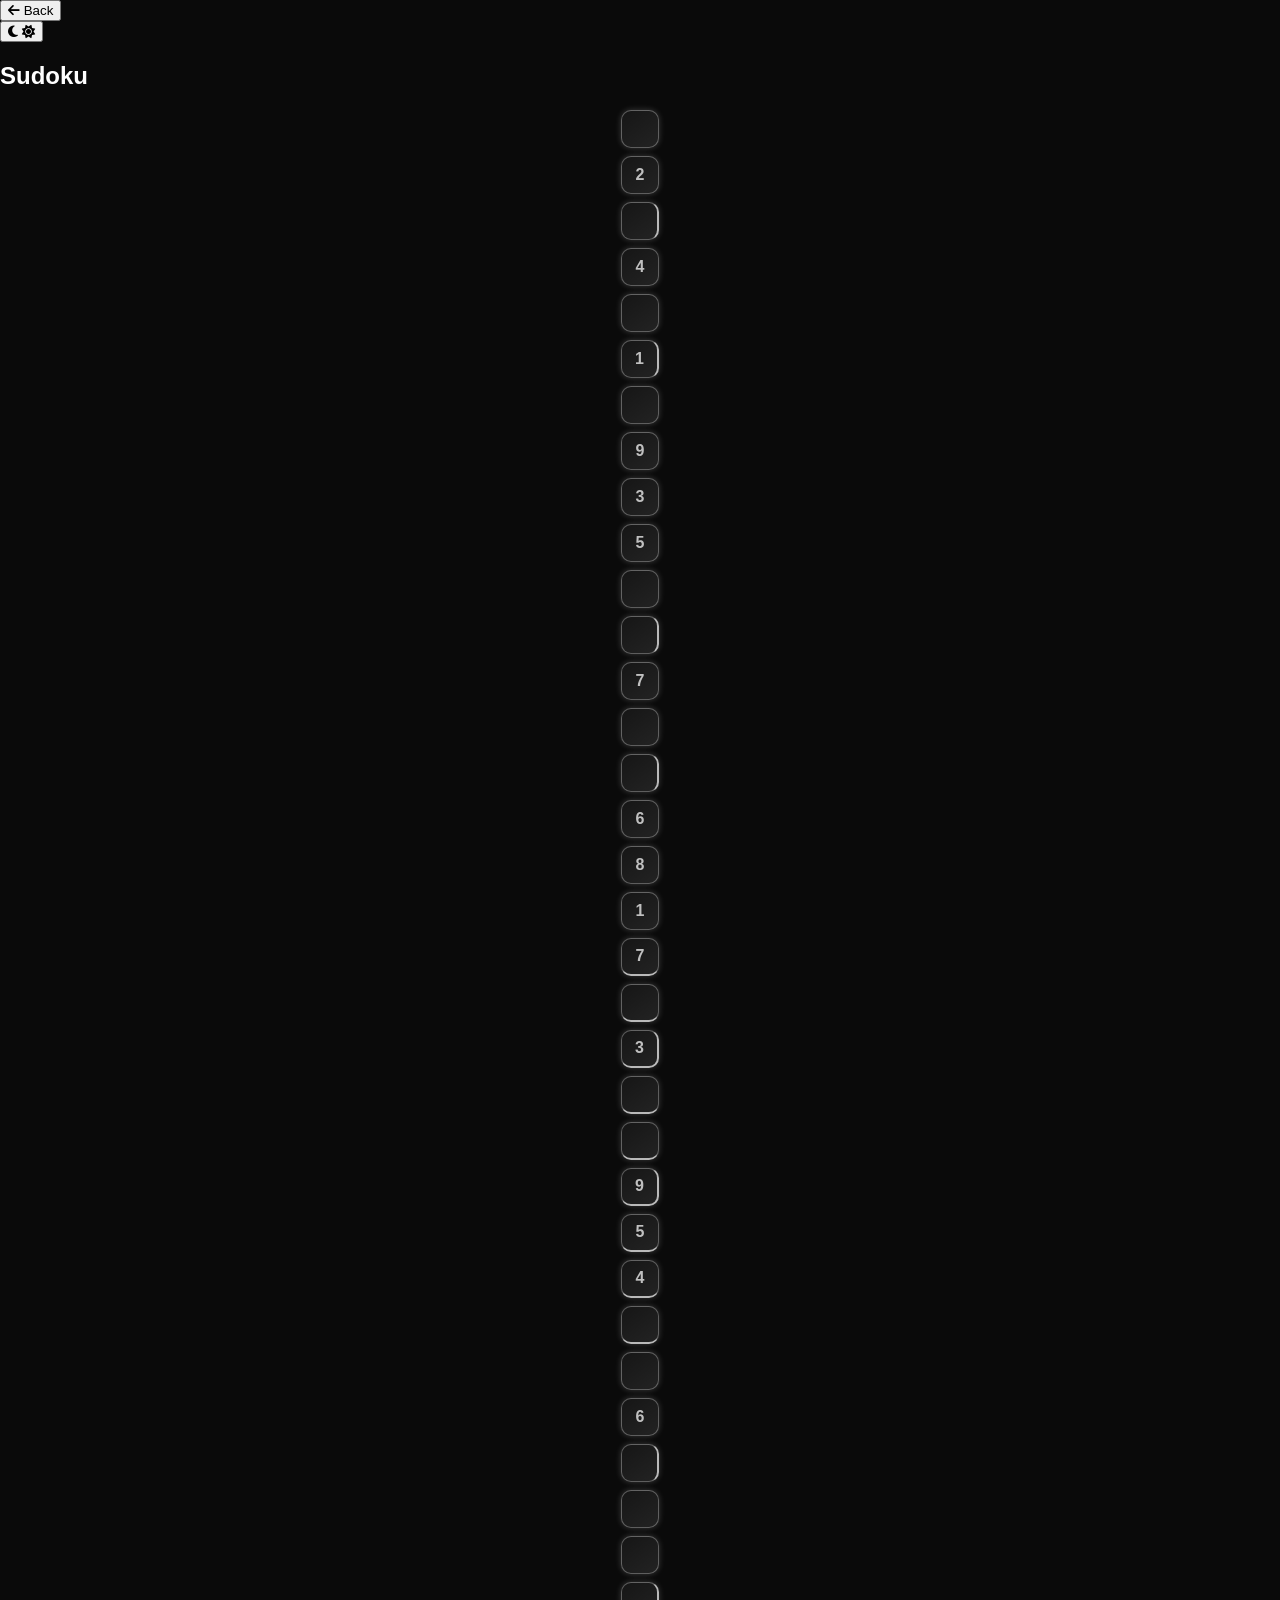
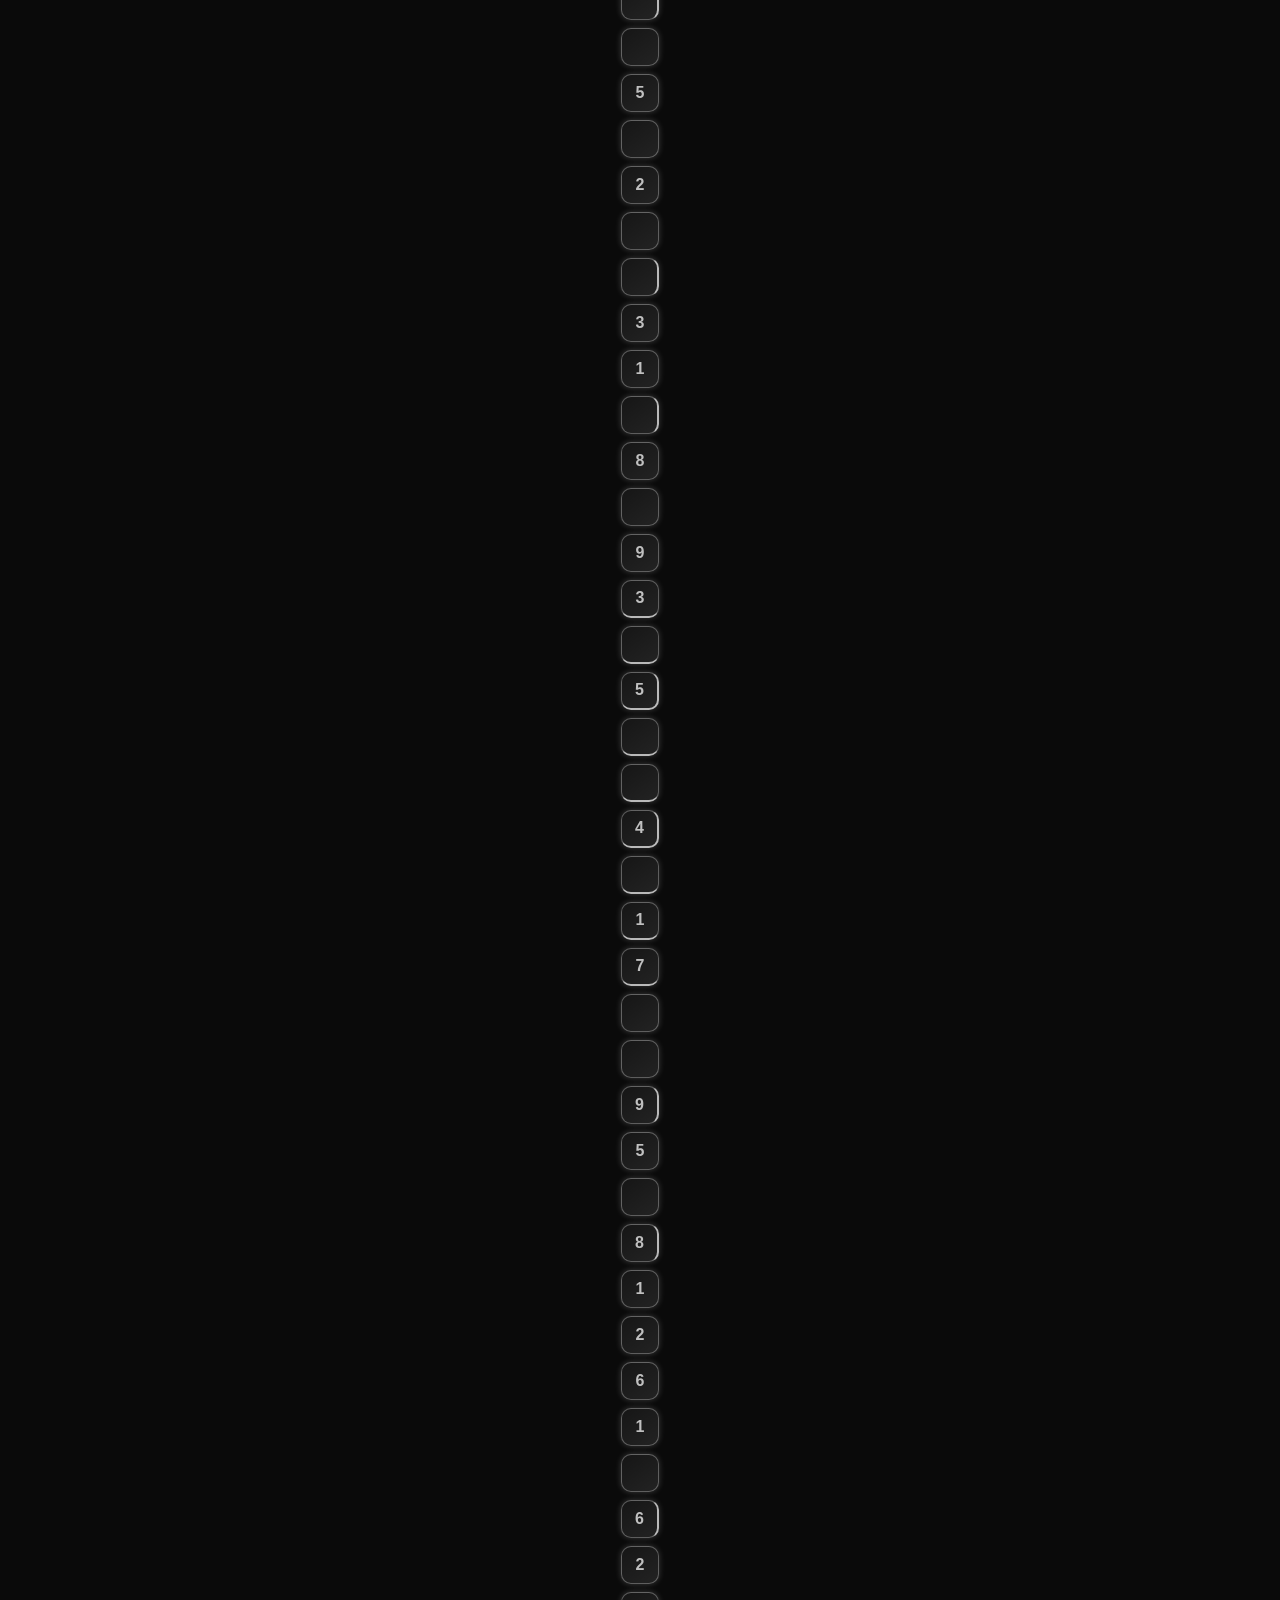
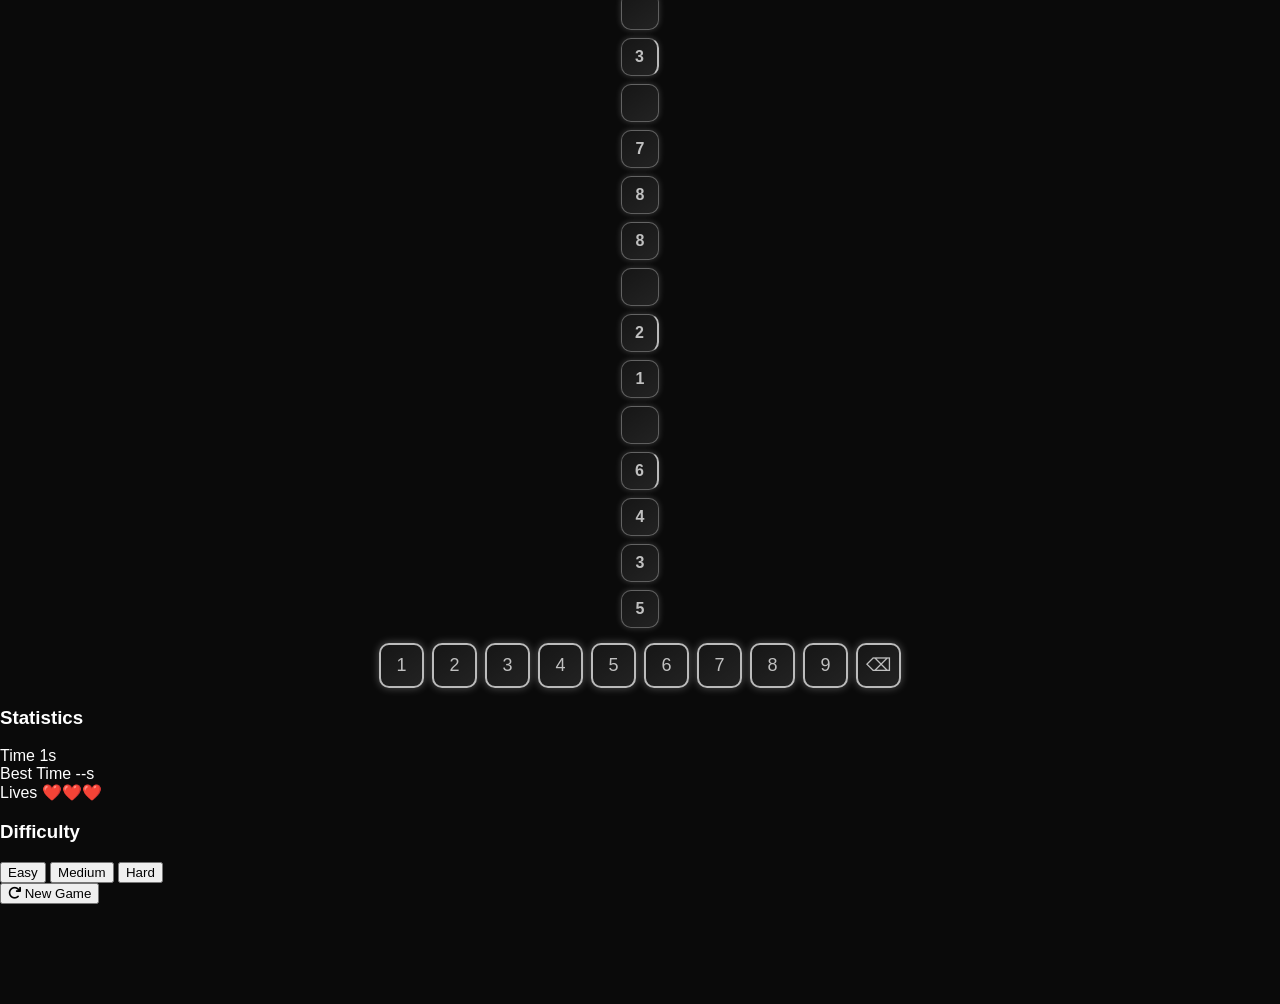
==== sudoku.html @ a1a37794 "Add files via upload" ====
<!DOCTYPE html>
<html lang="en">
<head>
  <meta charset="UTF-8">
  <meta name="viewport" content="width=device-width, initial-scale=1.0">
  <title>Sudoku</title>
  <link rel="stylesheet" href="style.css">
  <link rel="stylesheet" href="https://cdnjs.cloudflare.com/ajax/libs/font-awesome/6.5.1/css/all.min.css"
    integrity="sha512-DTOQO9RWCH3ppGqcWaEA1BIZOC6xxalwEsw9c2QQeAIftl+Vegovlnee1c9QX4TctnWMn13TZye+giMm8e2LwA=="
    crossorigin="anonymous" referrerpolicy="no-referrer" />
  <script>
    // Load saved theme early to avoid a flash of wrong colors
    (function() {
      const t = localStorage.getItem('theme') || 'light';
      document.documentElement.setAttribute('data-theme', t);
    })();
  </script>
</head>
<body class="game-page">

<div class="back-button">
  <button onclick="window.location.href='index.html'">
    <i class="fas fa-arrow-left"></i> Back
  </button>
</div>

<button class="theme-toggle" id="themeToggle" aria-label="Toggle dark mode">
  <i class="fas fa-moon moon-icon"></i>
  <i class="fas fa-sun sun-icon"></i>
</button>

<div class="sudoku-container">

    <div class="sudoku-left">
    <h2>Sudoku</h2>
    <div id="gameArea" class="sudoku-grid-area"></div>
    <div id="sudokuNumbers" class="sudoku-numbers"></div>
  </div>

    <div class="sudoku-right">
    <div class="stats-card">
      <h3>Statistics</h3>

      <div class="stat-item">
        <span class="stat-label">Time</span>
        <span class="stat-value"><span id="sudokuCurrentTime">0</span>s</span>
      </div>

      <div class="stat-item">
        <span class="stat-label">Best Time</span>
        <span class="stat-value"><span id="bestTime">--</span>s</span>
      </div>

      <div class="stat-item">
        <span class="stat-label">Lives</span>
        <span class="stat-value" id="livesDisplay">❤️❤️❤️</span>
      </div>
    </div>

    <div class="controls-card">
      <h3>Difficulty</h3>
      <div class="difficulty-buttons">
        <button class="difficulty-btn active" data-difficulty="easy">Easy</button>
        <button class="difficulty-btn" data-difficulty="medium">Medium</button>
        <button class="difficulty-btn" data-difficulty="hard">Hard</button>
      </div>

      <button class="new-game-btn" onclick="startSudoku()">
        <i class="fas fa-redo"></i> New Game
      </button>
    </div>
  </div>

</div>

<script>
  document.getElementById('themeToggle').addEventListener('click', function() {
    const current = document.documentElement.getAttribute('data-theme');
    const next = current === 'light' ? 'dark' : 'light';
    document.documentElement.setAttribute('data-theme', next);
    localStorage.setItem('theme', next);
  });
</script>
<script src="games.js"></script>
</body>
</html>
---- style.css ----
/* font ancient */
@import url('https://fonts.googleapis.com/css2?family=Cinzel:wght@400;700;900&family=IM+Fell+English+SC&family=Sorts+Mill+Goudy:ital@0;1&display=swap');


/* ---- Intro Overlay ---- */

#intro-overlay {
  position: fixed;
  top: 0;
  left: 0;
  width: 100vw;
  height: 100vh;
  background: linear-gradient(135deg, #1a1410 0%, #0d0a08 50%, #1a1410 100%);
  display: flex;
  align-items: center;
  justify-content: center;
  z-index: 99999;
  animation: fadeOut 1.2s ease 5s forwards;
}

.intro-content {
  text-align: center;
  animation: textFadeOut 0.8s ease 4.2s forwards;
}

/* Base style for all three intro lines */
.intro-line {
  margin: 30px 0;
  opacity: 0;
  color: #e8d5b7;
  text-shadow:
    0 1px 0 rgba(0, 0, 0, 0.5),
    0 2px 3px rgba(0, 0, 0, 0.8),
    0 0 15px rgba(232, 213, 183, 0.2);
  filter: contrast(1.15) brightness(0.92);
}

/* "Welcome" — old manuscript font */
.line-1 {
  font-family: 'IM Fell English SC', serif;
  font-size: 85px;
  font-weight: 400;
  letter-spacing: 12px;
  text-transform: uppercase;
  animation: inkWrite 1.5s cubic-bezier(0.4, 0, 0.2, 1) 0.3s forwards;
}

/* "To My" — italic serif */
.line-2 {
  font-family: 'Sorts Mill Goudy', serif;
  font-size: 65px;
  font-weight: 400;
  font-style: italic;
  letter-spacing: 8px;
  text-transform: capitalize;
  animation: inkWrite 1.5s cubic-bezier(0.4, 0, 0.2, 1) 1.5s forwards;
}

/* "Website" — bold Cinzel with a decorative underline */
.line-3 {
  font-family: 'Cinzel', serif;
  font-size: 75px;
  font-weight: 700;
  letter-spacing: 14px;
  text-transform: uppercase;
  animation: inkWrite 1.5s cubic-bezier(0.4, 0, 0.2, 1) 2.7s forwards;
  position: relative;
}

.line-3::after {
  content: '';
  position: absolute;
  bottom: -15px;
  left: 50%;
  transform: translateX(-50%);
  width: 0%;
  height: 2px;
  background: linear-gradient(90deg,
    transparent,
    rgba(232, 213, 183, 0.4),
    rgba(232, 213, 183, 0.8),
    rgba(232, 213, 183, 0.4),
    transparent);
  box-shadow: 0 1px 3px rgba(0, 0, 0, 0.6);
  animation: inkLineWrite 1s ease 3.8s forwards;
}

@keyframes inkWrite {
  0%   { opacity: 0; transform: translateY(20px) scale(0.95); filter: blur(4px) contrast(1.15) brightness(0.92); letter-spacing: 20px; }
  50%  { opacity: 0.7; filter: blur(1px) contrast(1.15) brightness(0.92); }
  100% { opacity: 1; transform: translateY(0) scale(1); filter: blur(0px) contrast(1.15) brightness(0.92); }
}

@keyframes inkLineWrite {
  0%   { width: 0%; opacity: 0; }
  20%  { opacity: 0.6; }
  100% { width: 75%; opacity: 0.8; }
}

@keyframes textFadeOut {
  0%   { opacity: 1; filter: blur(0px); }
  100% { opacity: 0; filter: blur(8px); }
}

@keyframes fadeOut {
  0%   { opacity: 1; }
  100% { opacity: 0; pointer-events: none; }
}

/* Main content starts hidden and blurs in after the intro finishes */
#Bg,
.glass-box,
#navbar,
#emojiContainer {
  opacity: 0;
  filter: blur(10px);
  animation: blurIn 1.5s ease 5s forwards;
}

@keyframes blurIn {
  0%   { opacity: 0; filter: blur(10px); }
  100% { opacity: 1; filter: blur(0px); }
}

@media (max-width: 768px) {
  .line-1 { font-size: 52px; letter-spacing: 8px; }
  .line-2 { font-size: 42px; letter-spacing: 6px; }
  .line-3 { font-size: 48px; letter-spacing: 10px; }
}


/* ---- Reset & Base Styles ---- */

* {
  box-sizing: border-box;
  -webkit-tap-highlight-color: transparent;
  -webkit-touch-callout: none;
  user-select: none;
}

/* Re-enable text selection for readable content */
p, li, h1, h2, h3, h4, h5, h6, span {
  user-select: text;
  -webkit-user-select: text;
}

html {
  overflow-x: hidden;
  width: 100%;
  height: 100%;
}

body {
  margin: 0;
  padding: 0 0 100px 0;
  font-family: Arial, sans-serif;
  color: white;
  background: #0a0a0a;
  scroll-behavior: smooth;
  overflow-x: hidden;
  width: 100%;
  min-height: 100vh;
  position: relative;
}

/* Remove focus outlines and tap highlights for interactive elements */
button:focus, a:focus, input:focus, select:focus { outline: none; }

button, a, img,
.stacked-photo, .social-btn, .game-buttons button,
.ttt-btn, .sudoku-cell, #navbar button {
  -webkit-tap-highlight-color: transparent;
  outline: none;
}

button:active, a:active {
  opacity: 0.7;
  transform: scale(0.98);
}


/* ---- Background Video ---- */

#Bg {
  position: fixed;
  top: 0;
  left: 0;
  width: 100vw;
  height: 100vh;
  object-fit: cover;
  z-index: -2;
}


/* ---- Glass Boxes ---- */

.glass-box {
  background: rgba(255, 255, 255, 0.1);
  border-radius: 20px;
  border: 1px solid rgba(255, 255, 255, 0.3);
  box-shadow: 0 8px 32px rgba(0, 0, 0, 0.2);
  backdrop-filter: blur(10px);
  -webkit-backdrop-filter: blur(10px);
  padding: 20px;
  margin: 25px auto;
  max-width: 800px;
  color: white;
  /* Hidden by default, slides in on scroll */
  opacity: 0;
  transform: translateX(-100px);
  transition: transform 0.8s ease, opacity 0.8s ease;
}

.glass-box.show {
  opacity: 1;
  transform: translateX(0);
}


/* ---- Profile Header ---- */

.profile-header {
  display: flex;
  align-items: center;
  justify-content: space-between;
  gap: 20px;
  flex-wrap: wrap;
  border-radius: 20px;
  padding: 20px;
  max-width: 800px;
  margin: 25px auto;
  background: rgba(255, 255, 255, 0.05);
  position: relative;
}

.profile-container {
  position: relative;
  width: 100px;
  height: 100px;
  display: flex;
  align-items: center;
  justify-content: center;
}

/* Profile picture drops in from the top with a bounce */
.profile-pic {
  width: 100px;
  height: 100px;
  border-radius: 50%;
  object-fit: cover;
  border: 2px solid #fff;
  opacity: 0;
  transform: translateY(-800px) scale(0.8);
  animation: profileDrop 1.4s cubic-bezier(.17, .67, .3, 1.33) forwards;
  position: relative;
  z-index: 2;
}

@keyframes profileDrop {
  0%   { opacity: 0; transform: translateY(-800px) scale(0.8); }
  60%  { opacity: 1; transform: translateY(30px) scale(1.05); }
  75%  { transform: translateY(-15px) scale(0.98); }
  90%  { transform: translateY(8px) scale(1.02); }
  100% { opacity: 1; transform: translateY(0) scale(1); }
}

/* Circular visualizer that wraps around the profile pic */
.audio-visualizer {
  position: absolute;
  top: -29.5%;
  left: -2.66%;
  width: 100px;
  height: 100px;
  opacity: 0;
  animation: none;
  transition: opacity 0.3s ease;
  pointer-events: none;
  z-index: 1;
}

.audio-visualizer.active {
  opacity: 1;
}

/* Each bar sits at the center and rotates outward */
.audio-visualizer .bar {
  position: absolute;
  width: 8px;
  height: 50px;
  background: linear-gradient(180deg, #ffffff 80%, #e0e0e0, #f5f5f5 50%);
  border-radius: 2px;
  bottom: 50%;
  left: 50%;
  margin-left: -1.5px;
  margin-bottom: -30px;
  transform-origin: 50% 100%;
  will-change: transform;
}

/* 32 bars evenly spaced around 360 degrees (360 / 32 = 11.25 degrees each) */
.audio-visualizer .bar:nth-child(1)  { transform: rotate(0deg); }
.audio-visualizer .bar:nth-child(2)  { transform: rotate(11.25deg); }
.audio-visualizer .bar:nth-child(3)  { transform: rotate(22.5deg); }
.audio-visualizer .bar:nth-child(4)  { transform: rotate(33.75deg); }
.audio-visualizer .bar:nth-child(5)  { transform: rotate(45deg); }
.audio-visualizer .bar:nth-child(6)  { transform: rotate(56.25deg); }
.audio-visualizer .bar:nth-child(7)  { transform: rotate(67.5deg); }
.audio-visualizer .bar:nth-child(8)  { transform: rotate(78.75deg); }
.audio-visualizer .bar:nth-child(9)  { transform: rotate(90deg); }
.audio-visualizer .bar:nth-child(10) { transform: rotate(101.25deg); }
.audio-visualizer .bar:nth-child(11) { transform: rotate(112.5deg); }
.audio-visualizer .bar:nth-child(12) { transform: rotate(123.75deg); }
.audio-visualizer .bar:nth-child(13) { transform: rotate(135deg); }
.audio-visualizer .bar:nth-child(14) { transform: rotate(146.25deg); }
.audio-visualizer .bar:nth-child(15) { transform: rotate(157.5deg); }
.audio-visualizer .bar:nth-child(16) { transform: rotate(168.75deg); }
.audio-visualizer .bar:nth-child(17) { transform: rotate(180deg); }
.audio-visualizer .bar:nth-child(18) { transform: rotate(191.25deg); }
.audio-visualizer .bar:nth-child(19) { transform: rotate(202.5deg); }
.audio-visualizer .bar:nth-child(20) { transform: rotate(213.75deg); }
.audio-visualizer .bar:nth-child(21) { transform: rotate(225deg); }
.audio-visualizer .bar:nth-child(22) { transform: rotate(236.25deg); }
.audio-visualizer .bar:nth-child(23) { transform: rotate(247.5deg); }
.audio-visualizer .bar:nth-child(24) { transform: rotate(258.75deg); }
.audio-visualizer .bar:nth-child(25) { transform: rotate(270deg); }
.audio-visualizer .bar:nth-child(26) { transform: rotate(281.25deg); }
.audio-visualizer .bar:nth-child(27) { transform: rotate(292.5deg); }
.audio-visualizer .bar:nth-child(28) { transform: rotate(303.75deg); }
.audio-visualizer .bar:nth-child(29) { transform: rotate(315deg); }
.audio-visualizer .bar:nth-child(30) { transform: rotate(326.25deg); }
.audio-visualizer .bar:nth-child(31) { transform: rotate(337.5deg); }
.audio-visualizer .bar:nth-child(32) { transform: rotate(348.75deg); }

/* Each bar pulses at a slightly different speed for a realistic look */
.audio-visualizer.active .bar:nth-child(1)  { animation: pulse1 0.80s ease-in-out infinite; }
.audio-visualizer.active .bar:nth-child(2)  { animation: pulse2 0.90s ease-in-out infinite; }
.audio-visualizer.active .bar:nth-child(3)  { animation: pulse3 0.70s ease-in-out infinite; }
.audio-visualizer.active .bar:nth-child(4)  { animation: pulse4 1.00s ease-in-out infinite; }
.audio-visualizer.active .bar:nth-child(5)  { animation: pulse1 0.85s ease-in-out infinite; }
.audio-visualizer.active .bar:nth-child(6)  { animation: pulse2 0.75s ease-in-out infinite; }
.audio-visualizer.active .bar:nth-child(7)  { animation: pulse3 0.95s ease-in-out infinite; }
.audio-visualizer.active .bar:nth-child(8)  { animation: pulse4 0.80s ease-in-out infinite; }
.audio-visualizer.active .bar:nth-child(9)  { animation: pulse1 0.90s ease-in-out infinite; }
.audio-visualizer.active .bar:nth-child(10) { animation: pulse2 0.85s ease-in-out infinite; }
.audio-visualizer.active .bar:nth-child(11) { animation: pulse3 0.80s ease-in-out infinite; }
.audio-visualizer.active .bar:nth-child(12) { animation: pulse4 0.95s ease-in-out infinite; }
.audio-visualizer.active .bar:nth-child(13) { animation: pulse1 0.70s ease-in-out infinite; }
.audio-visualizer.active .bar:nth-child(14) { animation: pulse2 1.00s ease-in-out infinite; }
.audio-visualizer.active .bar:nth-child(15) { animation: pulse3 0.85s ease-in-out infinite; }
.audio-visualizer.active .bar:nth-child(16) { animation: pulse4 0.90s ease-in-out infinite; }
.audio-visualizer.active .bar:nth-child(17) { animation: pulse1 0.95s ease-in-out infinite; }
.audio-visualizer.active .bar:nth-child(18) { animation: pulse2 0.80s ease-in-out infinite; }
.audio-visualizer.active .bar:nth-child(19) { animation: pulse3 0.90s ease-in-out infinite; }
.audio-visualizer.active .bar:nth-child(20) { animation: pulse4 0.75s ease-in-out infinite; }
.audio-visualizer.active .bar:nth-child(21) { animation: pulse1 0.85s ease-in-out infinite; }
.audio-visualizer.active .bar:nth-child(22) { animation: pulse2 0.95s ease-in-out infinite; }
.audio-visualizer.active .bar:nth-child(23) { animation: pulse3 1.00s ease-in-out infinite; }
.audio-visualizer.active .bar:nth-child(24) { animation: pulse4 0.85s ease-in-out infinite; }
.audio-visualizer.active .bar:nth-child(25) { animation: pulse1 0.90s ease-in-out infinite; }
.audio-visualizer.active .bar:nth-child(26) { animation: pulse2 0.80s ease-in-out infinite; }
.audio-visualizer.active .bar:nth-child(27) { animation: pulse3 0.85s ease-in-out infinite; }
.audio-visualizer.active .bar:nth-child(28) { animation: pulse4 0.90s ease-in-out infinite; }
.audio-visualizer.active .bar:nth-child(29) { animation: pulse1 0.75s ease-in-out infinite; }
.audio-visualizer.active .bar:nth-child(30) { animation: pulse2 0.95s ease-in-out infinite; }
.audio-visualizer.active .bar:nth-child(31) { animation: pulse3 0.80s ease-in-out infinite; }
.audio-visualizer.active .bar:nth-child(32) { animation: pulse4 0.85s ease-in-out infinite; }

/* Four pulse heights so bars don't all move the same way */
@keyframes pulse1 { 0%, 100% { height: 50px; } 50% { height: 80px; } }
@keyframes pulse2 { 0%, 100% { height: 50px; } 50% { height: 75px; } }
@keyframes pulse3 { 0%, 100% { height: 50px; } 50% { height: 68px; } }
@keyframes pulse4 { 0%, 100% { height: 50px; } 50% { height: 60px; } }


/* ---- Typing Animation ---- */

.typing-text {
  display: inline-block;
  min-width: 10px;
  color: white;
}

/* Blinking cursor */
.typing-cursor {
  display: inline-block;
  color: rgba(255, 255, 255, 0.9);
  animation: blink 0.7s infinite;
  font-weight: 300;
  margin-left: 2px;
}

@keyframes blink {
  0%, 50% { opacity: 1; }
  51%, 100% { opacity: 0; }
}

.intro-text h1 {
  font-size: 32px;
  margin: 10px 0;
  line-height: 1.4;
}


/* ---- Music Player ---- */

.music-player {
  display: flex;
  flex-direction: column;
  gap: 8px;
  background: rgba(255, 255, 255, 0.08);
  padding: 15px;
  border-radius: 16px;
  border: 1px solid rgba(255, 255, 255, 0.2);
  min-width: 300px;
  max-width: 350px;
  backdrop-filter: blur(10px);
}

.track-info {
  text-align: center;
  margin-bottom: 5px;
}

.track-name {
  font-size: 16px;
  font-weight: 600;
  color: white;
  white-space: nowrap;
  overflow: hidden;
  text-overflow: ellipsis;
}

.track-artist {
  font-size: 12px;
  color: rgba(255, 255, 255, 0.6);
  white-space: nowrap;
  overflow: hidden;
  text-overflow: ellipsis;
}

.player-controls {
  display: flex;
  justify-content: center;
  align-items: center;
  gap: 15px;
}

.control-btn {
  width: 40px;
  height: 40px;
  border-radius: 50%;
  border: 2px solid rgba(255, 255, 255, 0.3);
  background: rgba(255, 255, 255, 0.1);
  color: white;
  display: flex;
  align-items: center;
  justify-content: center;
  cursor: pointer;
  transition: all 0.3s ease;
  font-size: 16px;
}

/* Play button is slightly bigger than the other controls */
.play-btn {
  width: 50px;
  height: 50px;
  font-size: 20px;
  border: 2px solid rgba(255, 255, 255, 0.5);
  background: rgba(255, 255, 255, 0.15);
}

.control-btn:hover {
  background: rgba(255, 255, 255, 0.2);
  border-color: rgba(255, 255, 255, 0.6);
  transform: scale(1.1);
}

.control-btn:active { transform: scale(0.95); }

.volume-control {
  display: flex;
  align-items: center;
  gap: 10px;
  padding: 0 10px;
}

.volume-slider {
  flex: 1;
  height: 4px;
  border-radius: 2px;
  background: rgba(255, 255, 255, 0.2);
  outline: none;
  -webkit-appearance: none;
}

.volume-slider::-webkit-slider-thumb {
  -webkit-appearance: none;
  width: 14px;
  height: 14px;
  border-radius: 50%;
  background: white;
  cursor: pointer;
  box-shadow: 0 0 8px rgba(255, 255, 255, 0.5);
}

.volume-slider::-moz-range-thumb {
  width: 14px;
  height: 14px;
  border-radius: 50%;
  background: white;
  cursor: pointer;
  border: none;
  box-shadow: 0 0 8px rgba(255, 255, 255, 0.5);
}

.progress-bar {
  width: 100%;
  height: 4px;
  background: rgba(255, 255, 255, 0.2);
  border-radius: 2px;
  overflow: hidden;
  cursor: pointer;
  margin: 5px 0;
}

.progress {
  height: 100%;
  background: linear-gradient(90deg, #00f2ea, #1877f2);
  width: 0%;
  transition: width 0.1s linear;
}

.time-display {
  display: flex;
  justify-content: space-between;
  font-size: 11px;
  color: rgba(255, 255, 255, 0.6);
  padding: 0 5px;
}


/* ---- Social Buttons ---- */

.social-icons {
  display: flex;
  gap: 15px;
  align-items: center;
  flex-wrap: wrap;
}

.social-btn {
  position: relative;
  width: 52px;
  height: 52px;
  display: flex;
  align-items: center;
  justify-content: flex-start;
  border-radius: 50%;
  border: none;
  background: rgba(255, 255, 255, 0.1);
  backdrop-filter: blur(10px);
  color: #fff;
  font-size: 22px;
  text-decoration: none;
  overflow: visible;
  box-shadow:
    0 4px 15px rgba(0, 0, 0, 0.2),
    0 1px 3px rgba(0, 0, 0, 0.1),
    inset 0 1px 0 rgba(255, 255, 255, 0.1);
  transition:
    width 0.7s cubic-bezier(0.23, 1, 0.32, 1),
    min-width 0.7s cubic-bezier(0.23, 1, 0.32, 1),
    padding 0.7s cubic-bezier(0.23, 1, 0.32, 1),
    border-radius 0.7s cubic-bezier(0.23, 1, 0.32, 1),
    background 0.4s ease,
    box-shadow 0.4s ease,
    transform 0.4s cubic-bezier(0.23, 1, 0.32, 1);
  padding: 0;
}

.social-btn i {
  min-width: 52px;
  height: 52px;
  display: flex;
  align-items: center;
  justify-content: center;
  transition: all 0.6s cubic-bezier(0.23, 1, 0.32, 1);
  z-index: 2;
}

/* Label slides in when the button expands */
.social-label {
  position: absolute;
  left: 60px;
  white-space: nowrap;
  font-size: 15px;
  font-weight: 600;
  opacity: 0;
  transform: translateX(-15px) scale(0.85);
  transition:
    opacity 0.7s cubic-bezier(0.23, 1, 0.32, 1),
    transform 0.7s cubic-bezier(0.23, 1, 0.32, 1);
  pointer-events: none;
  padding-right: 20px;
  z-index: 1;
  color: white;
  text-shadow: 0 2px 8px rgba(0, 0, 0, 0.3);
}

.social-btn:hover {
  width: auto;
  min-width: 150px;
  padding-right: 20px;
  border-radius: 26px;
  box-shadow:
    0 8px 25px rgba(0, 0, 0, 0.3),
    0 3px 8px rgba(0, 0, 0, 0.2),
    inset 0 1px 0 rgba(255, 255, 255, 0.2);
  transform: translateY(-2px) scale(1);
  z-index: 10;
}

.social-btn:hover .social-label {
  opacity: 1;
  transform: translateX(0) scale(1);
}

.social-btn:hover i { transform: scale(1.08) rotate(3deg); }

/* Shrink siblings slightly when one is hovered — feels more interactive */
.social-icons:has(.social-btn:hover) .social-btn:not(:hover) { transform: scale(0.88); }
.social-icons:has(.social-btn:hover) .social-btn:not(:hover) i { transform: scale(0.95); }

.social-btn:active {
  transform: translateY(0) scale(0.98);
  transition: transform 0.1s ease;
  box-shadow: 0 4px 12px rgba(0, 0, 0, 0.2), 0 1px 3px rgba(0, 0, 0, 0.1);
}

/* Brand colors per platform */
.social-btn[data-label="Facebook"]:hover  { background: linear-gradient(135deg, #1877f2, #0d5dbf); box-shadow: 0 8px 25px rgba(24,119,242,0.4), 0 3px 8px rgba(0,0,0,0.2), inset 0 1px 0 rgba(255,255,255,0.2); }
.social-btn[data-label="Instagram"]:hover { background: linear-gradient(135deg, #e4405f, #833ab4 50%, #5851db); box-shadow: 0 8px 25px rgba(228,64,95,0.4), 0 3px 8px rgba(0,0,0,0.2), inset 0 1px 0 rgba(255,255,255,0.2); }
.social-btn[data-label="TikTok"]:hover    { background: linear-gradient(135deg, #000, #1a1a1a); border: 2px solid #00f2ea; box-shadow: 0 8px 25px rgba(0,242,234,0.3), 0 3px 8px rgba(0,0,0,0.2), inset 0 1px 0 rgba(0,242,234,0.2); }
.social-btn[data-label="Email"]:hover     { background: linear-gradient(135deg, #ea4335, #c5221f); box-shadow: 0 8px 25px rgba(234,67,53,0.4), 0 3px 8px rgba(0,0,0,0.2), inset 0 1px 0 rgba(255,255,255,0.2); }

/* Click ripple effect */
.social-btn::before {
  content: '';
  position: absolute;
  top: 50%; left: 50%;
  width: 0; height: 0;
  border-radius: 50%;
  background: rgba(255, 255, 255, 0.3);
  transform: translate(-50%, -50%);
  transition: width 0.6s ease, height 0.6s ease, opacity 0.6s ease;
  opacity: 0;
}
.social-btn:active::before { width: 100px; height: 100px; opacity: 1; transition: 0s; }

@media (max-width: 768px) {
  .social-btn { width: 48px; height: 48px; }
  .social-btn i { min-width: 48px; height: 48px; font-size: 20px; }
  .social-btn:hover { min-width: 140px; }
}


/* ---- My Story / Document Pages ---- */

#facts { max-width: 700px; }

#facts h2 {
  margin: 0 0 30px 0;
  text-align: center;
  font-size: 32px;
  letter-spacing: 2px;
}

.document-stack {
  position: relative;
  width: 100%;
  max-width: 550px;
  height: 350px;
  margin: 0 auto;
  perspective: 1000px;
}

/* Each page sits absolutely on top of each other */
.document-page {
  position: absolute;
  top: 0;
  left: 50%;
  transform: translateX(-50%);
  width: 90%;
  max-width: 500px;
  background: #fffef9;
  border-radius: 8px;
  min-height: 350px;
  padding: 50px 45px;
  box-shadow: 0 4px 20px rgba(0,0,0,0.15), 0 2px 8px rgba(0,0,0,0.1);
  opacity: 1;
  transition: all 0.6s cubic-bezier(0.34, 1.56, 0.64, 1);
  /* Subtle horizontal lined paper effect */
  background-image: repeating-linear-gradient(
    transparent, transparent 29px,
    rgba(139, 69, 19, 0.05) 29px,
    rgba(139, 69, 19, 0.05) 30px
  );
}

/* Stack offset */
.document-page:nth-child(1) { z-index: 5; transform: translateX(-50%) translateY(0px) rotate(0deg); }
.document-page:nth-child(2) { z-index: 4; transform: translateX(-50%) translateY(8px) rotate(-1deg);   opacity: 0.95; box-shadow: 0 3px 15px rgba(0,0,0,0.12), 0 1px 6px rgba(0,0,0,0.08); }
.document-page:nth-child(3) { z-index: 3; transform: translateX(-50%) translateY(16px) rotate(1.5deg);  opacity: 0.9;  box-shadow: 0 2px 12px rgba(0,0,0,0.1),  0 1px 4px rgba(0,0,0,0.06); }
.document-page:nth-child(4) { z-index: 2; transform: translateX(-50%) translateY(24px) rotate(-0.8deg); opacity: 0.85; box-shadow: 0 1px 10px rgba(0,0,0,0.08), 0 1px 3px rgba(0,0,0,0.04); }
.document-page:nth-child(n+5) { z-index: 1; transform: translateX(-50%) translateY(32px) rotate(0.5deg); opacity: 0.8; box-shadow: 0 1px 8px rgba(0,0,0,0.06), 0 1px 2px rgba(0,0,0,0.03); }

.document-page.read { pointer-events: none; }

/* toss animation */
.document-page.toss-1 { animation: tossTopRight 0.9s cubic-bezier(0.25, 0.46, 0.45, 0.94) forwards; }
.document-page.toss-2 { animation: tossTopLeft  0.9s cubic-bezier(0.25, 0.46, 0.45, 0.94) forwards; }
.document-page.toss-3 { animation: tossRight    0.9s cubic-bezier(0.25, 0.46, 0.45, 0.94) forwards; }
.document-page.toss-4 { animation: tossLeft     0.9s cubic-bezier(0.25, 0.46, 0.45, 0.94) forwards; }

@keyframes tossTopRight {
  0%   { transform: translateX(-50%) translateY(0px) rotate(0deg); opacity: 1; }
  25%  { transform: translateX(-40%) translateY(-100px) rotate(12deg); opacity: 0.9; }
  50%  { transform: translateX(-20%) translateY(-220px) rotate(25deg) scale(0.85); opacity: 0.6; }
  75%  { transform: translateX(10%)  translateY(-350px) rotate(35deg) scale(0.65); opacity: 0.3; }
  100% { transform: translateX(40%)  translateY(-500px) rotate(45deg) scale(0.5);  opacity: 0; }
}

@keyframes tossTopLeft {
  0%   { transform: translateX(-50%)  translateY(0px) rotate(0deg); opacity: 1; }
  25%  { transform: translateX(-60%)  translateY(-100px) rotate(-12deg); opacity: 0.9; }
  50%  { transform: translateX(-80%)  translateY(-220px) rotate(-25deg) scale(0.85); opacity: 0.6; }
  75%  { transform: translateX(-110%) translateY(-350px) rotate(-35deg) scale(0.65); opacity: 0.3; }
  100% { transform: translateX(-140%) translateY(-500px) rotate(-45deg) scale(0.5);  opacity: 0; }
}

@keyframes tossRight {
  0%   { transform: translateX(-50%) translateY(0px) rotate(0deg); opacity: 1; }
  25%  { transform: translateX(-30%) translateY(-80px)  rotate(18deg); opacity: 0.9; }
  50%  { transform: translateX(0%)   translateY(-180px) rotate(35deg) scale(0.85); opacity: 0.6; }
  75%  { transform: translateX(40%)  translateY(-300px) rotate(50deg) scale(0.65); opacity: 0.3; }
  100% { transform: translateX(80%)  translateY(-450px) rotate(65deg) scale(0.5);  opacity: 0; }
}

@keyframes tossLeft {
  0%   { transform: translateX(-50%)  translateY(0px) rotate(0deg); opacity: 1; }
  25%  { transform: translateX(-70%)  translateY(-80px)  rotate(-18deg); opacity: 0.9; }
  50%  { transform: translateX(-100%) translateY(-180px) rotate(-35deg) scale(0.85); opacity: 0.6; }
  75%  { transform: translateX(-140%) translateY(-300px) rotate(-50deg) scale(0.65); opacity: 0.3; }
  100% { transform: translateX(-180%) translateY(-450px) rotate(-65deg) scale(0.5);  opacity: 0; }
}

/* Return animations (reverse toss animation) */
.document-page.return-1 { animation: returnTopRight 0.9s cubic-bezier(0.25, 0.46, 0.45, 0.94) forwards; }
.document-page.return-2 { animation: returnTopLeft  0.9s cubic-bezier(0.25, 0.46, 0.45, 0.94) forwards; }
.document-page.return-3 { animation: returnRight    0.9s cubic-bezier(0.25, 0.46, 0.45, 0.94) forwards; }
.document-page.return-4 { animation: returnLeft     0.9s cubic-bezier(0.25, 0.46, 0.45, 0.94) forwards; }

@keyframes returnTopRight {
  0%   { transform: translateX(40%)  translateY(-500px) rotate(45deg) scale(0.5);  opacity: 0; }
  25%  { transform: translateX(10%)  translateY(-350px) rotate(35deg) scale(0.65); opacity: 0.3; }
  50%  { transform: translateX(-20%) translateY(-220px) rotate(25deg) scale(0.85); opacity: 0.6; }
  75%  { transform: translateX(-40%) translateY(-100px) rotate(12deg); opacity: 0.9; }
  100% { transform: translateX(-50%) translateY(0px) rotate(0deg); opacity: 1; }
}

@keyframes returnTopLeft {
  0%   { transform: translateX(-140%) translateY(-500px) rotate(-45deg) scale(0.5);  opacity: 0; }
  25%  { transform: translateX(-110%) translateY(-350px) rotate(-35deg) scale(0.65); opacity: 0.3; }
  50%  { transform: translateX(-80%)  translateY(-220px) rotate(-25deg) scale(0.85); opacity: 0.6; }
  75%  { transform: translateX(-60%)  translateY(-100px) rotate(-12deg); opacity: 0.9; }
  100% { transform: translateX(-50%)  translateY(0px)    rotate(0deg);   opacity: 1; }
}

@keyframes returnRight {
  0%   { transform: translateX(80%)  translateY(-450px) rotate(65deg) scale(0.5);  opacity: 0; }
  25%  { transform: translateX(40%)  translateY(-300px) rotate(50deg) scale(0.65); opacity: 0.3; }
  50%  { transform: translateX(0%)   translateY(-180px) rotate(35deg) scale(0.85); opacity: 0.6; }
  75%  { transform: translateX(-30%) translateY(-80px)  rotate(18deg); opacity: 0.9; }
  100% { transform: translateX(-50%) translateY(0px)    rotate(0deg);  opacity: 1; }
}

@keyframes returnLeft {
  0%   { transform: translateX(-180%) translateY(-450px) rotate(-65deg) scale(0.5);  opacity: 0; }
  25%  { transform: translateX(-140%) translateY(-300px) rotate(-50deg) scale(0.65); opacity: 0.3; }
  50%  { transform: translateX(-100%) translateY(-180px) rotate(-35deg) scale(0.85); opacity: 0.6; }
  75%  { transform: translateX(-70%)  translateY(-80px)  rotate(-18deg); opacity: 0.9; }
  100% { transform: translateX(-50%)  translateY(0px)    rotate(0deg);   opacity: 1; }
}

.page-number {
  font-size: 13px;
  color: #8b6f47;
  margin-bottom: 20px;
  font-style: italic;
  text-align: center;
  font-family: 'Georgia', serif;
}

.page-content {
  font-family: 'Georgia', serif;
  font-size: 16px;
  line-height: 30px;
  color: #2c1810;
  user-select: text;
  -webkit-user-select: text;
}

.page-content p {
  margin: 0 0 20px 0;
  text-indent: 30px;
}

.page-content p:first-child { margin-top: 10px; }

/* Controls */
.document-controls {
  position: sticky;
  bottom: 20px;
  display: flex;
  justify-content: space-between;
  align-items: center;
  background: rgba(0, 0, 0, 0.3);
  backdrop-filter: blur(10px);
  border-radius: 16px;
  padding: 10px;
  margin-top: 20px;
}

.nav-btn {
  padding: 12px 24px;
  background: rgba(255, 255, 255, 0.1);
  border: 2px solid rgba(255, 255, 255, 0.3);
  border-radius: 12px;
  color: white;
  font-size: 15px;
  font-weight: 600;
  cursor: pointer;
  backdrop-filter: blur(10px);
  transition: all 0.3s ease;
  display: flex;
  align-items: center;
  gap: 8px;
}

.nav-btn:hover:not(:disabled) {
  background: rgba(255, 255, 255, 0.2);
  border-color: rgba(255, 255, 255, 0.5);
  transform: translateY(-2px);
  box-shadow: 0 5px 20px rgba(0, 0, 0, 0.3);
}

.nav-btn:active:not(:disabled) { transform: translateY(0); }
.nav-btn:disabled { opacity: 0.3; cursor: not-allowed; }

.page-indicator {
  color: rgba(255, 255, 255, 0.9);
  font-size: 15px;
  font-weight: 600;
  padding: 10px 20px;
  background: rgba(255, 255, 255, 0.08);
  border-radius: 10px;
  backdrop-filter: blur(5px);
  border: 1px solid rgba(255, 255, 255, 0.2);
}

@media (max-width: 768px) {
  .document-stack { max-width: 100%; height: 400px; }
  .document-page  { padding: 30px 25px; }
  .page-content   { font-size: 14px; line-height: 26px; }
  .nav-btn        { padding: 10px 18px; font-size: 14px; }
}


/* ---- Game Lobby ---- */

#lobby {
  background: #1a1a1a;
  backdrop-filter: none !important;
  -webkit-backdrop-filter: none !important;
  border: 1px solid rgba(255, 255, 255, 0.2);
  box-shadow: 0 8px 25px rgba(0, 0, 0, 0.6);
}

.difficulty-container {
  display: flex;
  flex-direction: column;
  gap: 10px;
  margin-bottom: 15px;
}

.difficulty-option {
  display: flex;
  justify-content: space-between;
  align-items: center;
  padding: 12px 20px;
  background: rgba(255, 255, 255, 0.05);
  border-radius: 12px;
  border: 1px solid rgba(255, 255, 255, 0.15);
  cursor: pointer;
  font-size: 16px;
  color: white;
}

.difficulty-option input[type="radio"] {
  width: 22px;
  height: 22px;
  accent-color: #4CAF50;
  cursor: pointer;
}

.game-buttons {
  display: flex;
  justify-content: center;
  gap: 12px;
  flex-wrap: wrap;
  margin-top: 20px;
  position: relative;
  z-index: 1;
}

.game-buttons button {
  flex: 1 1 140px;
  padding: 12px 0;
  border-radius: 15px;
  font-size: 18px;
  cursor: pointer;
  color: #c0c0c0;
  background: linear-gradient(145deg, rgba(255,255,255,0.05), rgba(255,255,255,0.15));
  border: 2px solid rgba(255, 255, 255, 0.7);
  box-shadow: 0 0 8px rgba(255, 255, 255, 0.3);
  transition: 0.2s;
}

.game-buttons button:hover {
  transform: scale(1.05);
  box-shadow: 0 0 15px rgba(255, 255, 255, 0.6);
  color: #fff;
}


/* ---- Game Area ---- */

#gameArea {
  display: grid;
  justify-content: center;
  grid-gap: 8px;
  margin-top: 15px;
  position: relative;
  z-index: 1;
  transform: translateZ(0); /
}

.ttt-btn, .sudoku-cell {
  cursor: pointer;
  border-radius: 10px;
  background: linear-gradient(145deg, rgba(255,255,255,0.05), rgba(255,255,255,0.1));
  border: 1px solid rgba(255, 255, 255, 0.3);
  box-shadow: 0 0 6px rgba(255, 255, 255, 0.2);
  transition: 0.2s;
  color: #c0c0c0;
  display: flex;
  align-items: center;
  justify-content: center;
  font-weight: bold;
}

.ttt-btn {
  width: 90px;
  height: 90px;
  font-size: 36px;
}

.ttt-btn:hover    { transform: scale(1.05); box-shadow: 0 0 12px rgba(255,255,255,0.4); }

.sudoku-cell {
  width: 38px;
  height: 38px;
  font-size: 16px;
  backface-visibility: hidden;
  -webkit-font-smoothing: antialiased;
}

.sudoku-cell:hover   { transform: scale(1.05); box-shadow: 0 0 12px rgba(255,255,255,0.4); }
.sudoku-cell.selected { border: 2px solid cyan !important; box-shadow: 0 0 10px cyan; background: rgba(0,255,255,0.1); }

/* Thicker border for 3x3 grid */
.row-3 { border-bottom: 2px solid rgba(255, 255, 255, 0.7); }
.col-3 { border-right:  2px solid rgba(255, 255, 255, 0.7); }

.wrong-cell { background-color: rgba(255, 0, 0, 0.4); color: red !important; }

.sudoku-numbers {
  display: flex;
  justify-content: center;
  flex-wrap: wrap;
  gap: 8px;
  margin-top: 15px;
}

.sudoku-numbers button {
  width: 45px;
  height: 45px;
  border-radius: 10px;
  border: 2px solid rgba(255, 255, 255, 0.7);
  background: linear-gradient(145deg, rgba(255,255,255,0.05), rgba(255,255,255,0.1));
  color: #c0c0c0;
  font-size: 18px;
  cursor: pointer;
  box-shadow: 0 0 8px rgba(255, 255, 255, 0.3);
  transition: transform 0.2s, box-shadow 0.2s;
  backface-visibility: hidden;
}

.sudoku-numbers button:hover {
  transform: scale(1.1);
  box-shadow: 0 0 15px rgba(255, 255, 255, 0.6);
}


/* ---- Falling Emojis ---- */

#emojiContainer {
  position: fixed;
  top: 0; left: 0;
  width: 100%; height: 100%;
  overflow: hidden;
  pointer-events: none;
  z-index: 1000;
}

.emoji {
  position: absolute;
  font-size: 20px;
  animation: fall linear infinite;
  opacity: 0.8;
}

@keyframes fall {
  0%   { transform: translateY(-50px); }
  100% { transform: translateY(110vh); }
}


/* ---- Water Ripple Effect ---- */

.water-ripple {
  position: absolute;
  width: 10px;
  height: 10px;
  border-radius: 50%;
  pointer-events: none;
  transform: translate(-50%, -50%);
  z-index: 9998;
  border: 1.5px solid rgba(255, 255, 255, 0.3);
  background: radial-gradient(
    circle,
    rgba(255,255,255,0.15) 0%,
    rgba(255,255,255,0.05) 40%,
    transparent 70%
  );
  animation: waterRippleExpand 1s cubic-bezier(0.25, 0.46, 0.45, 0.94) forwards;
  will-change: transform, opacity;
}

@keyframes waterRippleExpand {
  0%   { width: 10px; height: 10px; opacity: 1; border-width: 2px; }
  50%  { opacity: 0.4; border-width: 1.5px; }
  100% { width: calc(200px * var(--size-multiplier, 1)); height: calc(200px * var(--size-multiplier, 1)); opacity: 0; border-width: 0.5px; }
}

.water-particle {
  position: absolute;
  width: 4px;
  height: 4px;
  border-radius: 50%;
  background: rgba(255, 255, 255, 0.4);
  pointer-events: none;
  transform: translate(-50%, -50%);
  z-index: 9998;
  box-shadow: 0 0 4px rgba(255, 255, 255, 0.3);
  animation: particleSplash 0.7s ease-out forwards;
  will-change: transform, opacity;
}

@keyframes particleSplash {
  0%   { transform: translate(-50%, -50%) scale(1); opacity: 1; }
  50%  { transform: translate(calc(var(--end-x) - 50%), calc(var(--end-y) - 50%)) scale(0.7); opacity: 0.6; }
  100% { transform: translate(calc(var(--end-x) - 50%), calc(var(--end-y) - 50%)) scale(0.2); opacity: 0; }
}


/* ---- Bottom Navigation Bar (Apple liquid glass style) ---- */

#navbar {
  position: fixed !important;
  bottom: 10px;
  left: 50%;
  transform: translateX(-50%) !important;
  width: 90%;
  max-width: 400px;
  display: flex;
  justify-content: space-around;
  align-items: center;
  padding: 8px 12px;
  z-index: 10001;
  background: rgba(255, 255, 255, 0.1);
  background-image: linear-gradient(135deg, rgba(255,255,255,0.15) 0%, rgba(255,255,255,0.05) 100%);
  backdrop-filter: blur(40px) saturate(180%);
  -webkit-backdrop-filter: blur(40px) saturate(180%);
  border-radius: 24px;
  border: 1px solid rgba(255, 255, 255, 0.18);
  box-shadow:
    0 8px 32px rgba(0, 0, 0, 0.3),
    inset 0 1px 0 rgba(255, 255, 255, 0.2),
    0 1px 2px rgba(0, 0, 0, 0.1);
}

#navbar button {
  flex: 1;
  margin: 0 4px;
  height: 52px;
  max-width: 70px;
  border-radius: 16px;
  background: transparent;
  border: none;
  color: rgba(255, 255, 255, 0.85);
  font-size: 24px;
  display: flex;
  align-items: center;
  justify-content: center;
  cursor: pointer;
  position: relative;
  overflow: hidden;
  transition: all 0.3s cubic-bezier(0.4, 0, 0.2, 1);
}

/* Hover background highlight */
#navbar button::before {
  content: '';
  position: absolute;
  inset: 0;
  background: rgba(255, 255, 255, 0.12);
  border-radius: 16px;
  opacity: 0;
  transition: opacity 0.3s ease;
}
#navbar button:hover::before { opacity: 1; }

#navbar button:hover {
  color: white;
  transform: translateY(-2px) scale(1.05);
  box-shadow: 0 4px 12px rgba(255,255,255,0.2), inset 0 1px 0 rgba(255,255,255,0.3);
}

#navbar button:active {
  transform: translateY(0) scale(0.98);
  box-shadow: 0 2px 8px rgba(255,255,255,0.1), inset 0 1px 3px rgba(0,0,0,0.2);
}

/* Click ripple */
#navbar button::after {
  content: '';
  position: absolute;
  top: 50%; left: 50%;
  width: 0; height: 0;
  border-radius: 50%;
  background: rgba(255, 255, 255, 0.3);
  transform: translate(-50%, -50%);
  transition: width 0.4s ease, height 0.4s ease, opacity 0.4s ease;
  opacity: 0;
}
#navbar button:active::after { width: 100px; height: 100px; opacity: 0.3; transition: 0s; }


/* ---- Footer ---- */

footer {
  width: 100%;
  padding: 20px 0;
  text-align: center;
  background: rgba(0, 0, 0, 0.5);
  backdrop-filter: blur(10px);
  -webkit-backdrop-filter: blur(10px);
  border-top: 1px solid rgba(255, 255, 255, 0.1);
  margin-top: 50px;
  position: relative;
  z-index: 1;
}

footer p {
  margin: 0;
  color: rgba(255, 255, 255, 0.7);
  font-size: 14px;
  letter-spacing: 0.5px;
}


/* ---- Mobile Responsive ---- */

@media (max-width: 768px) {
  .intro-text h1 { font-size: 24px; }

  .profile-header {
    flex-direction: column;
    align-items: center;
  }

  .music-player {
    width: 100%;
    max-width: 100%;
    min-width: auto;
  }

  .audio-visualizer {
    width: 100%;
    height: 100%;
  }

  #navbar {
    width: 95%;
    max-width: 380px;
    padding: 6px 8px;
  }

  #navbar button {
    height: 48px;
    max-width: 65px;
    margin: 0 2px;
  }

  footer { padding: 15px 10px; }
  footer p { font-size: 12px; }
}
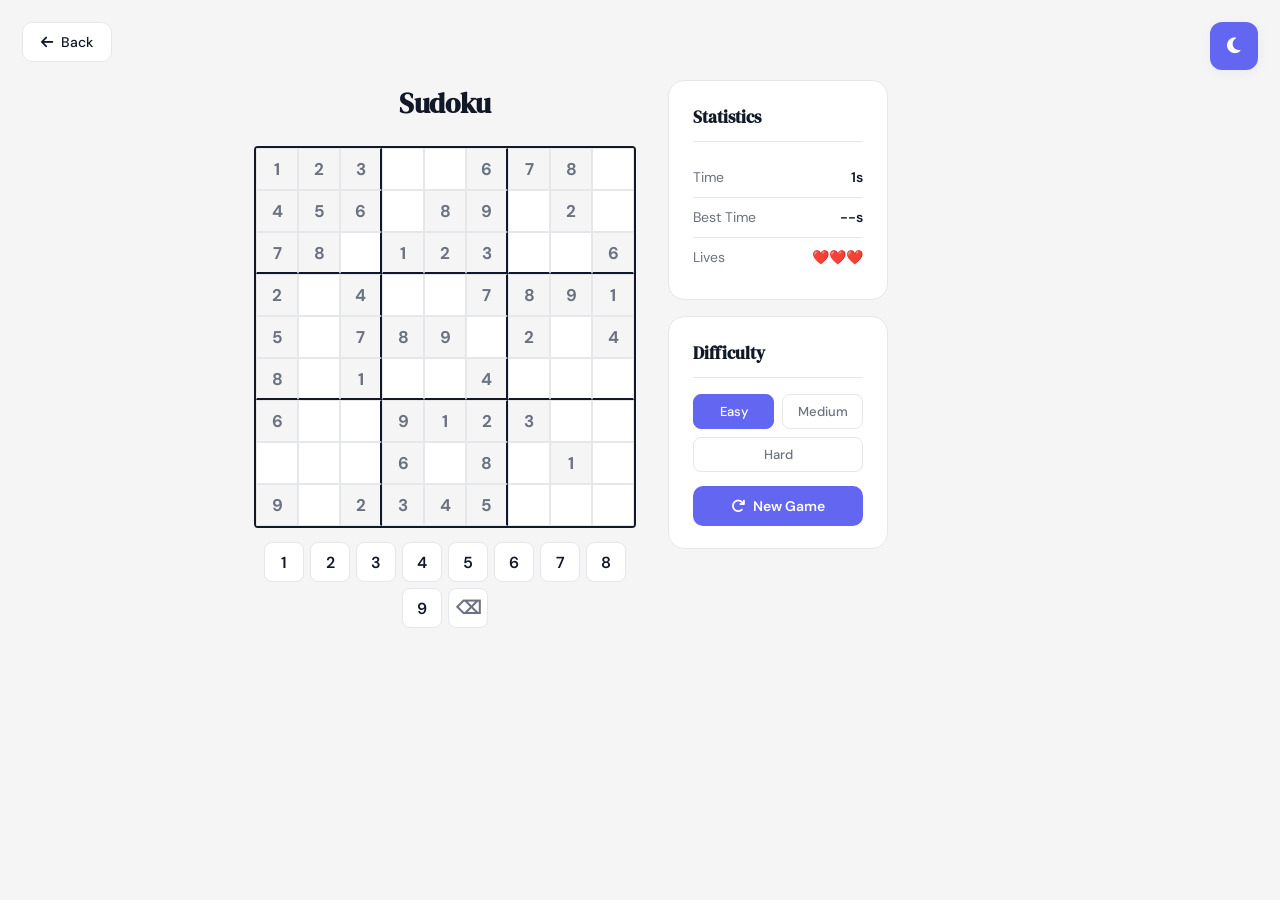
==== commit 0dab0eb7: "Add files via upload" ====
--- a/sudoku.html
+++ b/sudoku.html
@@ -9,7 +9,6 @@
     integrity="sha512-DTOQO9RWCH3ppGqcWaEA1BIZOC6xxalwEsw9c2QQeAIftl+Vegovlnee1c9QX4TctnWMn13TZye+giMm8e2LwA=="
     crossorigin="anonymous" referrerpolicy="no-referrer" />
   <script>
-    // Load saved theme early to avoid a flash of wrong colors
     (function() {
       const t = localStorage.getItem('theme') || 'light';
       document.documentElement.setAttribute('data-theme', t);
@@ -31,13 +30,15 @@
 
 <div class="sudoku-container">
 
-    <div class="sudoku-left">
+  
+  <div class="sudoku-left">
     <h2>Sudoku</h2>
     <div id="gameArea" class="sudoku-grid-area"></div>
     <div id="sudokuNumbers" class="sudoku-numbers"></div>
   </div>
 
-    <div class="sudoku-right">
+  
+  <div class="sudoku-right">
     <div class="stats-card">
       <h3>Statistics</h3>
 
@@ -74,6 +75,7 @@
 </div>
 
 <script>
+  // Theme toggle for game pages
   document.getElementById('themeToggle').addEventListener('click', function() {
     const current = document.documentElement.getAttribute('data-theme');
     const next = current === 'light' ? 'dark' : 'light';
--- a/style.css
+++ b/style.css
@@ -1,531 +1,303 @@
-/* font ancient */
-@import url('https://fonts.googleapis.com/css2?family=Cinzel:wght@400;700;900&family=IM+Fell+English+SC&family=Sorts+Mill+Goudy:ital@0;1&display=swap');
-
-
-/* ---- Intro Overlay ---- */
-
-#intro-overlay {
+@import url('https://fonts.googleapis.com/css2?family=DM+Sans:ital,wght@0,300;0,400;0,500;0,600;0,700;1,400&family=DM+Serif+Display:ital@0;1&display=swap');
+
+:root {
+  --bg-primary:    #F5F5F5;
+  --bg-secondary:  #ffffff;
+  --text-primary:  #111827;
+  --text-secondary:#6B7280;
+  --accent:        #6366F1;
+  --accent-hover:  #4F46E5;
+  --accent-soft:   #EEF2FF;
+  --border:        #E5E7EB;
+  --shadow:        rgba(99,102,241,0.08);
+  --card-bg:       #ffffff;
+  --radius:        16px;
+}
+
+[data-theme="dark"] {
+  --bg-primary:    #111111;
+  --bg-secondary:  #1a1a1a;
+  --text-primary:  #E5E5E5;
+  --text-secondary:#9CA3AF;
+  --accent:        #818CF8;
+  --accent-hover:  #6366F1;
+  --accent-soft:   #1e1e2e;
+  --border:        #2a2a2a;
+  --shadow:        rgba(129,140,248,0.12);
+  --card-bg:       #1a1a1a;
+}
+
+*, *::before, *::after { margin: 0; padding: 0; box-sizing: border-box; }
+
+body {
+  font-family: 'DM Sans', sans-serif;
+  background: var(--bg-primary);
+  color: var(--text-primary);
+  line-height: 1.65;
+  transition: background-color 0.3s ease, color 0.3s ease;
+  overflow-x: hidden;
+  min-height: 100vh;
+}
+
+#Bg { display: none; }
+
+#intro-overlay { display: none !important; }
+
+.audio-visualizer { display: none !important; }
+
+.theme-toggle {
   position: fixed;
-  top: 0;
-  left: 0;
-  width: 100vw;
-  height: 100vh;
-  background: linear-gradient(135deg, #1a1410 0%, #0d0a08 50%, #1a1410 100%);
+  top: 22px;
+  right: 22px;
+  z-index: 10000;
+  width: 48px;
+  height: 48px;
+  border-radius: 12px;
+  background: var(--accent);
+  border: none;
+  color: white;
+  font-size: 18px;
+  cursor: pointer;
+  transition: background 0.25s ease, transform 0.15s ease;
   display: flex;
   align-items: center;
   justify-content: center;
-  z-index: 99999;
-  animation: fadeOut 1.2s ease 5s forwards;
-}
-
-.intro-content {
+  box-shadow: 0 2px 12px var(--shadow);
+}
+
+.theme-toggle:hover { background: var(--accent-hover); transform: scale(1.06); }
+.theme-toggle:active { transform: scale(0.95); }
+.theme-toggle .sun-icon  { display: none; }
+.theme-toggle .moon-icon { display: block; }
+[data-theme="dark"] .theme-toggle .sun-icon  { display: block; }
+[data-theme="dark"] .theme-toggle .moon-icon { display: none; }
+
+.glass-box {
+  background: var(--card-bg);
+  border: 1.5px solid var(--border);
+  border-radius: var(--radius);
+  padding: 40px;
+  margin: 24px auto;
+  max-width: 880px;
+  transition: border-color 0.2s ease;
+}
+
+.glass-box:hover { border-color: var(--accent); }
+
+h2 {
+  font-family: 'DM Serif Display', serif;
+  font-size: 26px;
+  color: var(--text-primary);
+  margin-bottom: 18px;
+  letter-spacing: -0.3px;
+}
+
+p { color: var(--text-primary); margin-bottom: 14px; }
+ul { padding-left: 22px; }
+li { color: var(--text-primary); margin-bottom: 7px; }
+
+.profile-header {
+  background: transparent !important;
+  border: none !important;
+  box-shadow: none !important;
   text-align: center;
-  animation: textFadeOut 0.8s ease 4.2s forwards;
-}
-
-/* Base style for all three intro lines */
-.intro-line {
-  margin: 30px 0;
-  opacity: 0;
-  color: #e8d5b7;
-  text-shadow:
-    0 1px 0 rgba(0, 0, 0, 0.5),
-    0 2px 3px rgba(0, 0, 0, 0.8),
-    0 0 15px rgba(232, 213, 183, 0.2);
-  filter: contrast(1.15) brightness(0.92);
-}
-
-/* "Welcome" — old manuscript font */
-.line-1 {
-  font-family: 'IM Fell English SC', serif;
-  font-size: 85px;
-  font-weight: 400;
-  letter-spacing: 12px;
-  text-transform: uppercase;
-  animation: inkWrite 1.5s cubic-bezier(0.4, 0, 0.2, 1) 0.3s forwards;
-}
-
-/* "To My" — italic serif */
-.line-2 {
-  font-family: 'Sorts Mill Goudy', serif;
-  font-size: 65px;
-  font-weight: 400;
-  font-style: italic;
-  letter-spacing: 8px;
-  text-transform: capitalize;
-  animation: inkWrite 1.5s cubic-bezier(0.4, 0, 0.2, 1) 1.5s forwards;
-}
-
-/* "Website" — bold Cinzel with a decorative underline */
-.line-3 {
-  font-family: 'Cinzel', serif;
-  font-size: 75px;
-  font-weight: 700;
-  letter-spacing: 14px;
-  text-transform: uppercase;
-  animation: inkWrite 1.5s cubic-bezier(0.4, 0, 0.2, 1) 2.7s forwards;
+  padding-top: 64px;
+}
+
+.profile-header:hover { border-color: transparent !important; }
+
+.profile-container {
   position: relative;
-}
-
-.line-3::after {
+  width: 120px;
+  height: 120px;
+  margin: 0 auto 28px;
+  display: flex;
+  align-items: center;
+  justify-content: center;
+}
+
+.profile-container::before,
+.profile-container::after {
   content: '';
   position: absolute;
-  bottom: -15px;
-  left: 50%;
-  transform: translateX(-50%);
-  width: 0%;
-  height: 2px;
-  background: linear-gradient(90deg,
-    transparent,
-    rgba(232, 213, 183, 0.4),
-    rgba(232, 213, 183, 0.8),
-    rgba(232, 213, 183, 0.4),
-    transparent);
-  box-shadow: 0 1px 3px rgba(0, 0, 0, 0.6);
-  animation: inkLineWrite 1s ease 3.8s forwards;
-}
-
-@keyframes inkWrite {
-  0%   { opacity: 0; transform: translateY(20px) scale(0.95); filter: blur(4px) contrast(1.15) brightness(0.92); letter-spacing: 20px; }
-  50%  { opacity: 0.7; filter: blur(1px) contrast(1.15) brightness(0.92); }
-  100% { opacity: 1; transform: translateY(0) scale(1); filter: blur(0px) contrast(1.15) brightness(0.92); }
-}
-
-@keyframes inkLineWrite {
-  0%   { width: 0%; opacity: 0; }
-  20%  { opacity: 0.6; }
-  100% { width: 75%; opacity: 0.8; }
-}
-
-@keyframes textFadeOut {
-  0%   { opacity: 1; filter: blur(0px); }
-  100% { opacity: 0; filter: blur(8px); }
-}
-
-@keyframes fadeOut {
-  0%   { opacity: 1; }
-  100% { opacity: 0; pointer-events: none; }
-}
-
-/* Main content starts hidden and blurs in after the intro finishes */
-#Bg,
-.glass-box,
-#navbar,
-#emojiContainer {
-  opacity: 0;
-  filter: blur(10px);
-  animation: blurIn 1.5s ease 5s forwards;
-}
-
-@keyframes blurIn {
-  0%   { opacity: 0; filter: blur(10px); }
-  100% { opacity: 1; filter: blur(0px); }
-}
-
-@media (max-width: 768px) {
-  .line-1 { font-size: 52px; letter-spacing: 8px; }
-  .line-2 { font-size: 42px; letter-spacing: 6px; }
-  .line-3 { font-size: 48px; letter-spacing: 10px; }
-}
-
-
-/* ---- Reset & Base Styles ---- */
-
-* {
-  box-sizing: border-box;
-  -webkit-tap-highlight-color: transparent;
-  -webkit-touch-callout: none;
-  user-select: none;
-}
-
-/* Re-enable text selection for readable content */
-p, li, h1, h2, h3, h4, h5, h6, span {
-  user-select: text;
-  -webkit-user-select: text;
-}
-
-html {
-  overflow-x: hidden;
-  width: 100%;
-  height: 100%;
-}
-
-body {
-  margin: 0;
-  padding: 0 0 100px 0;
-  font-family: Arial, sans-serif;
-  color: white;
-  background: #0a0a0a;
-  scroll-behavior: smooth;
-  overflow-x: hidden;
-  width: 100%;
-  min-height: 100vh;
-  position: relative;
-}
-
-/* Remove focus outlines and tap highlights for interactive elements */
-button:focus, a:focus, input:focus, select:focus { outline: none; }
-
-button, a, img,
-.stacked-photo, .social-btn, .game-buttons button,
-.ttt-btn, .sudoku-cell, #navbar button {
-  -webkit-tap-highlight-color: transparent;
-  outline: none;
-}
-
-button:active, a:active {
-  opacity: 0.7;
-  transform: scale(0.98);
-}
-
-
-/* ---- Background Video ---- */
-
-#Bg {
-  position: fixed;
-  top: 0;
-  left: 0;
-  width: 100vw;
-  height: 100vh;
-  object-fit: cover;
-  z-index: -2;
-}
-
-
-/* ---- Glass Boxes ---- */
-
-.glass-box {
-  background: rgba(255, 255, 255, 0.1);
-  border-radius: 20px;
-  border: 1px solid rgba(255, 255, 255, 0.3);
-  box-shadow: 0 8px 32px rgba(0, 0, 0, 0.2);
-  backdrop-filter: blur(10px);
-  -webkit-backdrop-filter: blur(10px);
-  padding: 20px;
-  margin: 25px auto;
-  max-width: 800px;
-  color: white;
-  /* Hidden by default, slides in on scroll */
-  opacity: 0;
-  transform: translateX(-100px);
-  transition: transform 0.8s ease, opacity 0.8s ease;
-}
-
-.glass-box.show {
-  opacity: 1;
-  transform: translateX(0);
-}
-
-
-/* ---- Profile Header ---- */
-
-.profile-header {
-  display: flex;
-  align-items: center;
-  justify-content: space-between;
-  gap: 20px;
-  flex-wrap: wrap;
-  border-radius: 20px;
-  padding: 20px;
-  max-width: 800px;
-  margin: 25px auto;
-  background: rgba(255, 255, 255, 0.05);
-  position: relative;
-}
-
-.profile-container {
-  position: relative;
-  width: 100px;
-  height: 100px;
-  display: flex;
-  align-items: center;
-  justify-content: center;
-}
-
-/* Profile picture drops in from the top with a bounce */
+  inset: -4px;
+  border-radius: 50%;
+  animation: neon-spin 3s linear infinite;
+}
+
+.profile-container::before {
+  background: conic-gradient(
+    #6366F1 0deg, #ffffff 90deg,
+    #6366F1 180deg, #818CF8 270deg, #6366F1 360deg
+  );
+}
+
+[data-theme="dark"] .profile-container::before {
+  background: conic-gradient(
+    #818CF8 0deg, #111111 90deg,
+    #6366F1 180deg, #111111 270deg, #818CF8 360deg
+  );
+}
+
+.profile-container::after {
+  inset: -8px;
+  background: conic-gradient(
+    rgba(99,102,241,0.6) 0deg, rgba(255,255,255,0) 90deg,
+    rgba(99,102,241,0.6) 180deg, rgba(129,140,248,0.3) 270deg,
+    rgba(99,102,241,0.6) 360deg
+  );
+  filter: blur(8px);
+  z-index: 0;
+}
+
+[data-theme="dark"] .profile-container::after {
+  background: conic-gradient(
+    rgba(129,140,248,0.8) 0deg, rgba(0,0,0,0) 90deg,
+    rgba(99,102,241,0.8) 180deg, rgba(0,0,0,0) 270deg,
+    rgba(129,140,248,0.8) 360deg
+  );
+}
+
+@keyframes neon-spin {
+  from { transform: rotate(0deg); }
+  to   { transform: rotate(360deg); }
+}
+
+.profile-container .neon-mask {
+  position: absolute;
+  inset: 4px;
+  border-radius: 50%;
+  background: var(--bg-primary);
+  z-index: 1;
+}
+
 .profile-pic {
-  width: 100px;
-  height: 100px;
+  width: 108px;
+  height: 108px;
   border-radius: 50%;
   object-fit: cover;
-  border: 2px solid #fff;
-  opacity: 0;
-  transform: translateY(-800px) scale(0.8);
-  animation: profileDrop 1.4s cubic-bezier(.17, .67, .3, 1.33) forwards;
+  border: none;
+  display: block;
   position: relative;
   z-index: 2;
 }
 
-@keyframes profileDrop {
-  0%   { opacity: 0; transform: translateY(-800px) scale(0.8); }
-  60%  { opacity: 1; transform: translateY(30px) scale(1.05); }
-  75%  { transform: translateY(-15px) scale(0.98); }
-  90%  { transform: translateY(8px) scale(1.02); }
-  100% { opacity: 1; transform: translateY(0) scale(1); }
-}
-
-/* Circular visualizer that wraps around the profile pic */
-.audio-visualizer {
-  position: absolute;
-  top: -29.5%;
-  left: -2.66%;
-  width: 100px;
-  height: 100px;
-  opacity: 0;
-  animation: none;
-  transition: opacity 0.3s ease;
-  pointer-events: none;
-  z-index: 1;
-}
-
-.audio-visualizer.active {
-  opacity: 1;
-}
-
-/* Each bar sits at the center and rotates outward */
-.audio-visualizer .bar {
-  position: absolute;
-  width: 8px;
-  height: 50px;
-  background: linear-gradient(180deg, #ffffff 80%, #e0e0e0, #f5f5f5 50%);
-  border-radius: 2px;
-  bottom: 50%;
-  left: 50%;
-  margin-left: -1.5px;
-  margin-bottom: -30px;
-  transform-origin: 50% 100%;
-  will-change: transform;
-}
-
-/* 32 bars evenly spaced around 360 degrees (360 / 32 = 11.25 degrees each) */
-.audio-visualizer .bar:nth-child(1)  { transform: rotate(0deg); }
-.audio-visualizer .bar:nth-child(2)  { transform: rotate(11.25deg); }
-.audio-visualizer .bar:nth-child(3)  { transform: rotate(22.5deg); }
-.audio-visualizer .bar:nth-child(4)  { transform: rotate(33.75deg); }
-.audio-visualizer .bar:nth-child(5)  { transform: rotate(45deg); }
-.audio-visualizer .bar:nth-child(6)  { transform: rotate(56.25deg); }
-.audio-visualizer .bar:nth-child(7)  { transform: rotate(67.5deg); }
-.audio-visualizer .bar:nth-child(8)  { transform: rotate(78.75deg); }
-.audio-visualizer .bar:nth-child(9)  { transform: rotate(90deg); }
-.audio-visualizer .bar:nth-child(10) { transform: rotate(101.25deg); }
-.audio-visualizer .bar:nth-child(11) { transform: rotate(112.5deg); }
-.audio-visualizer .bar:nth-child(12) { transform: rotate(123.75deg); }
-.audio-visualizer .bar:nth-child(13) { transform: rotate(135deg); }
-.audio-visualizer .bar:nth-child(14) { transform: rotate(146.25deg); }
-.audio-visualizer .bar:nth-child(15) { transform: rotate(157.5deg); }
-.audio-visualizer .bar:nth-child(16) { transform: rotate(168.75deg); }
-.audio-visualizer .bar:nth-child(17) { transform: rotate(180deg); }
-.audio-visualizer .bar:nth-child(18) { transform: rotate(191.25deg); }
-.audio-visualizer .bar:nth-child(19) { transform: rotate(202.5deg); }
-.audio-visualizer .bar:nth-child(20) { transform: rotate(213.75deg); }
-.audio-visualizer .bar:nth-child(21) { transform: rotate(225deg); }
-.audio-visualizer .bar:nth-child(22) { transform: rotate(236.25deg); }
-.audio-visualizer .bar:nth-child(23) { transform: rotate(247.5deg); }
-.audio-visualizer .bar:nth-child(24) { transform: rotate(258.75deg); }
-.audio-visualizer .bar:nth-child(25) { transform: rotate(270deg); }
-.audio-visualizer .bar:nth-child(26) { transform: rotate(281.25deg); }
-.audio-visualizer .bar:nth-child(27) { transform: rotate(292.5deg); }
-.audio-visualizer .bar:nth-child(28) { transform: rotate(303.75deg); }
-.audio-visualizer .bar:nth-child(29) { transform: rotate(315deg); }
-.audio-visualizer .bar:nth-child(30) { transform: rotate(326.25deg); }
-.audio-visualizer .bar:nth-child(31) { transform: rotate(337.5deg); }
-.audio-visualizer .bar:nth-child(32) { transform: rotate(348.75deg); }
-
-/* Each bar pulses at a slightly different speed for a realistic look */
-.audio-visualizer.active .bar:nth-child(1)  { animation: pulse1 0.80s ease-in-out infinite; }
-.audio-visualizer.active .bar:nth-child(2)  { animation: pulse2 0.90s ease-in-out infinite; }
-.audio-visualizer.active .bar:nth-child(3)  { animation: pulse3 0.70s ease-in-out infinite; }
-.audio-visualizer.active .bar:nth-child(4)  { animation: pulse4 1.00s ease-in-out infinite; }
-.audio-visualizer.active .bar:nth-child(5)  { animation: pulse1 0.85s ease-in-out infinite; }
-.audio-visualizer.active .bar:nth-child(6)  { animation: pulse2 0.75s ease-in-out infinite; }
-.audio-visualizer.active .bar:nth-child(7)  { animation: pulse3 0.95s ease-in-out infinite; }
-.audio-visualizer.active .bar:nth-child(8)  { animation: pulse4 0.80s ease-in-out infinite; }
-.audio-visualizer.active .bar:nth-child(9)  { animation: pulse1 0.90s ease-in-out infinite; }
-.audio-visualizer.active .bar:nth-child(10) { animation: pulse2 0.85s ease-in-out infinite; }
-.audio-visualizer.active .bar:nth-child(11) { animation: pulse3 0.80s ease-in-out infinite; }
-.audio-visualizer.active .bar:nth-child(12) { animation: pulse4 0.95s ease-in-out infinite; }
-.audio-visualizer.active .bar:nth-child(13) { animation: pulse1 0.70s ease-in-out infinite; }
-.audio-visualizer.active .bar:nth-child(14) { animation: pulse2 1.00s ease-in-out infinite; }
-.audio-visualizer.active .bar:nth-child(15) { animation: pulse3 0.85s ease-in-out infinite; }
-.audio-visualizer.active .bar:nth-child(16) { animation: pulse4 0.90s ease-in-out infinite; }
-.audio-visualizer.active .bar:nth-child(17) { animation: pulse1 0.95s ease-in-out infinite; }
-.audio-visualizer.active .bar:nth-child(18) { animation: pulse2 0.80s ease-in-out infinite; }
-.audio-visualizer.active .bar:nth-child(19) { animation: pulse3 0.90s ease-in-out infinite; }
-.audio-visualizer.active .bar:nth-child(20) { animation: pulse4 0.75s ease-in-out infinite; }
-.audio-visualizer.active .bar:nth-child(21) { animation: pulse1 0.85s ease-in-out infinite; }
-.audio-visualizer.active .bar:nth-child(22) { animation: pulse2 0.95s ease-in-out infinite; }
-.audio-visualizer.active .bar:nth-child(23) { animation: pulse3 1.00s ease-in-out infinite; }
-.audio-visualizer.active .bar:nth-child(24) { animation: pulse4 0.85s ease-in-out infinite; }
-.audio-visualizer.active .bar:nth-child(25) { animation: pulse1 0.90s ease-in-out infinite; }
-.audio-visualizer.active .bar:nth-child(26) { animation: pulse2 0.80s ease-in-out infinite; }
-.audio-visualizer.active .bar:nth-child(27) { animation: pulse3 0.85s ease-in-out infinite; }
-.audio-visualizer.active .bar:nth-child(28) { animation: pulse4 0.90s ease-in-out infinite; }
-.audio-visualizer.active .bar:nth-child(29) { animation: pulse1 0.75s ease-in-out infinite; }
-.audio-visualizer.active .bar:nth-child(30) { animation: pulse2 0.95s ease-in-out infinite; }
-.audio-visualizer.active .bar:nth-child(31) { animation: pulse3 0.80s ease-in-out infinite; }
-.audio-visualizer.active .bar:nth-child(32) { animation: pulse4 0.85s ease-in-out infinite; }
-
-/* Four pulse heights so bars don't all move the same way */
-@keyframes pulse1 { 0%, 100% { height: 50px; } 50% { height: 80px; } }
-@keyframes pulse2 { 0%, 100% { height: 50px; } 50% { height: 75px; } }
-@keyframes pulse3 { 0%, 100% { height: 50px; } 50% { height: 68px; } }
-@keyframes pulse4 { 0%, 100% { height: 50px; } 50% { height: 60px; } }
-
-
-/* ---- Typing Animation ---- */
-
-.typing-text {
-  display: inline-block;
-  min-width: 10px;
-  color: white;
-}
-
-/* Blinking cursor */
+.intro-text {
+  text-align: center;
+  margin: 20px 0 28px;
+}
+
+.intro-text h1 {
+  font-family: 'DM Serif Display', serif;
+  font-size: 34px;
+  font-weight: 400;
+  color: var(--text-primary);
+  margin-bottom: 10px;
+  letter-spacing: -0.4px;
+}
+
+.typing-text { color: var(--accent); }
+
 .typing-cursor {
-  display: inline-block;
-  color: rgba(255, 255, 255, 0.9);
-  animation: blink 0.7s infinite;
-  font-weight: 300;
-  margin-left: 2px;
+  animation: blink 1s infinite;
+  color: var(--accent);
 }
 
 @keyframes blink {
-  0%, 50% { opacity: 1; }
-  51%, 100% { opacity: 0; }
-}
-
-.intro-text h1 {
-  font-size: 32px;
-  margin: 10px 0;
-  line-height: 1.4;
-}
-
-
-/* ---- Music Player ---- */
+  0%, 49% { opacity: 1; }
+  50%, 100% { opacity: 0; }
+}
+
+.intro-text p {
+  color: var(--text-secondary);
+  font-size: 15px;
+  max-width: 420px;
+  margin: 0 auto;
+}
 
 .music-player {
-  display: flex;
-  flex-direction: column;
-  gap: 8px;
-  background: rgba(255, 255, 255, 0.08);
-  padding: 15px;
-  border-radius: 16px;
-  border: 1px solid rgba(255, 255, 255, 0.2);
-  min-width: 300px;
-  max-width: 350px;
-  backdrop-filter: blur(10px);
-}
-
-.track-info {
-  text-align: center;
-  margin-bottom: 5px;
-}
+  background: var(--accent-soft);
+  border: 1.5px solid var(--border);
+  border-radius: var(--radius);
+  padding: 24px 28px;
+  max-width: 380px;
+  margin: 20px auto 0;
+}
+
+.track-info { text-align: center; margin-bottom: 18px; }
 
 .track-name {
   font-size: 16px;
   font-weight: 600;
+  color: var(--text-primary);
+  margin-bottom: 4px;
+}
+
+.track-artist {
+  font-size: 13px;
+  color: var(--text-secondary);
+}
+
+.player-controls {
+  display: flex;
+  justify-content: center;
+  align-items: center;
+  gap: 12px;
+  margin-bottom: 18px;
+}
+
+.control-btn {
+  width: 42px;
+  height: 42px;
+  border-radius: 10px;
+  border: 1.5px solid var(--border);
+  background: var(--card-bg);
+  color: var(--text-primary);
+  font-size: 15px;
+  cursor: pointer;
+  transition: all 0.2s ease;
+  display: flex;
+  align-items: center;
+  justify-content: center;
+}
+
+.control-btn:hover { background: var(--accent); color: white; border-color: var(--accent); }
+
+.play-btn {
+  width: 52px;
+  height: 52px;
+  background: var(--accent);
   color: white;
-  white-space: nowrap;
-  overflow: hidden;
-  text-overflow: ellipsis;
-}
-
-.track-artist {
-  font-size: 12px;
-  color: rgba(255, 255, 255, 0.6);
-  white-space: nowrap;
-  overflow: hidden;
-  text-overflow: ellipsis;
-}
-
-.player-controls {
-  display: flex;
-  justify-content: center;
-  align-items: center;
-  gap: 15px;
-}
-
-.control-btn {
-  width: 40px;
-  height: 40px;
-  border-radius: 50%;
-  border: 2px solid rgba(255, 255, 255, 0.3);
-  background: rgba(255, 255, 255, 0.1);
-  color: white;
-  display: flex;
-  align-items: center;
-  justify-content: center;
-  cursor: pointer;
-  transition: all 0.3s ease;
-  font-size: 16px;
-}
-
-/* Play button is slightly bigger than the other controls */
-.play-btn {
-  width: 50px;
-  height: 50px;
-  font-size: 20px;
-  border: 2px solid rgba(255, 255, 255, 0.5);
-  background: rgba(255, 255, 255, 0.15);
-}
-
-.control-btn:hover {
-  background: rgba(255, 255, 255, 0.2);
-  border-color: rgba(255, 255, 255, 0.6);
-  transform: scale(1.1);
-}
-
-.control-btn:active { transform: scale(0.95); }
-
-.volume-control {
-  display: flex;
-  align-items: center;
-  gap: 10px;
-  padding: 0 10px;
-}
+  border-color: var(--accent);
+  font-size: 18px;
+  border-radius: 12px;
+}
+
+.play-btn:hover { background: var(--accent-hover); border-color: var(--accent-hover); }
+
+.volume-control { margin-bottom: 12px; }
 
 .volume-slider {
-  flex: 1;
-  height: 4px;
-  border-radius: 2px;
-  background: rgba(255, 255, 255, 0.2);
-  outline: none;
-  -webkit-appearance: none;
-}
-
-.volume-slider::-webkit-slider-thumb {
-  -webkit-appearance: none;
-  width: 14px;
-  height: 14px;
-  border-radius: 50%;
-  background: white;
-  cursor: pointer;
-  box-shadow: 0 0 8px rgba(255, 255, 255, 0.5);
-}
-
-.volume-slider::-moz-range-thumb {
-  width: 14px;
-  height: 14px;
-  border-radius: 50%;
-  background: white;
-  cursor: pointer;
-  border: none;
-  box-shadow: 0 0 8px rgba(255, 255, 255, 0.5);
+  width: 100%;
+  height: 5px;
+  border-radius: 3px;
+  accent-color: var(--accent);
+  cursor: pointer;
 }
 
 .progress-bar {
   width: 100%;
-  height: 4px;
-  background: rgba(255, 255, 255, 0.2);
-  border-radius: 2px;
+  height: 5px;
+  background: var(--border);
+  border-radius: 3px;
   overflow: hidden;
   cursor: pointer;
-  margin: 5px 0;
+  margin-bottom: 8px;
 }
 
 .progress {
   height: 100%;
-  background: linear-gradient(90deg, #00f2ea, #1877f2);
+  background: var(--accent);
   width: 0%;
   transition: width 0.1s linear;
 }
@@ -533,706 +305,623 @@
 .time-display {
   display: flex;
   justify-content: space-between;
-  font-size: 11px;
-  color: rgba(255, 255, 255, 0.6);
-  padding: 0 5px;
-}
-
-
-/* ---- Social Buttons ---- */
-
-.social-icons {
-  display: flex;
-  gap: 15px;
-  align-items: center;
-  flex-wrap: wrap;
-}
-
-.social-btn {
-  position: relative;
-  width: 52px;
-  height: 52px;
-  display: flex;
-  align-items: center;
-  justify-content: flex-start;
-  border-radius: 50%;
-  border: none;
-  background: rgba(255, 255, 255, 0.1);
-  backdrop-filter: blur(10px);
-  color: #fff;
-  font-size: 22px;
-  text-decoration: none;
-  overflow: visible;
-  box-shadow:
-    0 4px 15px rgba(0, 0, 0, 0.2),
-    0 1px 3px rgba(0, 0, 0, 0.1),
-    inset 0 1px 0 rgba(255, 255, 255, 0.1);
-  transition:
-    width 0.7s cubic-bezier(0.23, 1, 0.32, 1),
-    min-width 0.7s cubic-bezier(0.23, 1, 0.32, 1),
-    padding 0.7s cubic-bezier(0.23, 1, 0.32, 1),
-    border-radius 0.7s cubic-bezier(0.23, 1, 0.32, 1),
-    background 0.4s ease,
-    box-shadow 0.4s ease,
-    transform 0.4s cubic-bezier(0.23, 1, 0.32, 1);
-  padding: 0;
-}
-
-.social-btn i {
-  min-width: 52px;
-  height: 52px;
-  display: flex;
-  align-items: center;
-  justify-content: center;
-  transition: all 0.6s cubic-bezier(0.23, 1, 0.32, 1);
-  z-index: 2;
-}
-
-/* Label slides in when the button expands */
-.social-label {
-  position: absolute;
-  left: 60px;
-  white-space: nowrap;
-  font-size: 15px;
-  font-weight: 600;
-  opacity: 0;
-  transform: translateX(-15px) scale(0.85);
-  transition:
-    opacity 0.7s cubic-bezier(0.23, 1, 0.32, 1),
-    transform 0.7s cubic-bezier(0.23, 1, 0.32, 1);
-  pointer-events: none;
-  padding-right: 20px;
-  z-index: 1;
-  color: white;
-  text-shadow: 0 2px 8px rgba(0, 0, 0, 0.3);
-}
-
-.social-btn:hover {
-  width: auto;
-  min-width: 150px;
-  padding-right: 20px;
-  border-radius: 26px;
-  box-shadow:
-    0 8px 25px rgba(0, 0, 0, 0.3),
-    0 3px 8px rgba(0, 0, 0, 0.2),
-    inset 0 1px 0 rgba(255, 255, 255, 0.2);
-  transform: translateY(-2px) scale(1);
-  z-index: 10;
-}
-
-.social-btn:hover .social-label {
-  opacity: 1;
-  transform: translateX(0) scale(1);
-}
-
-.social-btn:hover i { transform: scale(1.08) rotate(3deg); }
-
-/* Shrink siblings slightly when one is hovered — feels more interactive */
-.social-icons:has(.social-btn:hover) .social-btn:not(:hover) { transform: scale(0.88); }
-.social-icons:has(.social-btn:hover) .social-btn:not(:hover) i { transform: scale(0.95); }
-
-.social-btn:active {
-  transform: translateY(0) scale(0.98);
-  transition: transform 0.1s ease;
-  box-shadow: 0 4px 12px rgba(0, 0, 0, 0.2), 0 1px 3px rgba(0, 0, 0, 0.1);
-}
-
-/* Brand colors per platform */
-.social-btn[data-label="Facebook"]:hover  { background: linear-gradient(135deg, #1877f2, #0d5dbf); box-shadow: 0 8px 25px rgba(24,119,242,0.4), 0 3px 8px rgba(0,0,0,0.2), inset 0 1px 0 rgba(255,255,255,0.2); }
-.social-btn[data-label="Instagram"]:hover { background: linear-gradient(135deg, #e4405f, #833ab4 50%, #5851db); box-shadow: 0 8px 25px rgba(228,64,95,0.4), 0 3px 8px rgba(0,0,0,0.2), inset 0 1px 0 rgba(255,255,255,0.2); }
-.social-btn[data-label="TikTok"]:hover    { background: linear-gradient(135deg, #000, #1a1a1a); border: 2px solid #00f2ea; box-shadow: 0 8px 25px rgba(0,242,234,0.3), 0 3px 8px rgba(0,0,0,0.2), inset 0 1px 0 rgba(0,242,234,0.2); }
-.social-btn[data-label="Email"]:hover     { background: linear-gradient(135deg, #ea4335, #c5221f); box-shadow: 0 8px 25px rgba(234,67,53,0.4), 0 3px 8px rgba(0,0,0,0.2), inset 0 1px 0 rgba(255,255,255,0.2); }
-
-/* Click ripple effect */
-.social-btn::before {
-  content: '';
-  position: absolute;
-  top: 50%; left: 50%;
-  width: 0; height: 0;
-  border-radius: 50%;
-  background: rgba(255, 255, 255, 0.3);
-  transform: translate(-50%, -50%);
-  transition: width 0.6s ease, height 0.6s ease, opacity 0.6s ease;
-  opacity: 0;
-}
-.social-btn:active::before { width: 100px; height: 100px; opacity: 1; transition: 0s; }
-
-@media (max-width: 768px) {
-  .social-btn { width: 48px; height: 48px; }
-  .social-btn i { min-width: 48px; height: 48px; font-size: 20px; }
-  .social-btn:hover { min-width: 140px; }
-}
-
-
-/* ---- My Story / Document Pages ---- */
-
-#facts { max-width: 700px; }
-
-#facts h2 {
-  margin: 0 0 30px 0;
-  text-align: center;
-  font-size: 32px;
-  letter-spacing: 2px;
+  font-size: 12px;
+  color: var(--text-secondary);
 }
 
 .document-stack {
   position: relative;
-  width: 100%;
-  max-width: 550px;
-  height: 350px;
-  margin: 0 auto;
+  max-width: 540px;
+  height: 460px;
+  margin: 0 auto 28px;
   perspective: 1000px;
-}
-
-/* Each page sits absolutely on top of each other */
+  overflow: hidden;
+}
+
 .document-page {
   position: absolute;
   top: 0;
   left: 50%;
   transform: translateX(-50%);
   width: 90%;
-  max-width: 500px;
-  background: #fffef9;
-  border-radius: 8px;
-  min-height: 350px;
-  padding: 50px 45px;
-  box-shadow: 0 4px 20px rgba(0,0,0,0.15), 0 2px 8px rgba(0,0,0,0.1);
+  max-width: 480px;
+  min-height: 410px;
+  background: var(--bg-secondary);
+  border-radius: 12px;
+  padding: 44px 40px;
+  border: 1.5px solid var(--border);
   opacity: 1;
   transition: all 0.6s cubic-bezier(0.34, 1.56, 0.64, 1);
-  /* Subtle horizontal lined paper effect */
   background-image: repeating-linear-gradient(
-    transparent, transparent 29px,
-    rgba(139, 69, 19, 0.05) 29px,
-    rgba(139, 69, 19, 0.05) 30px
+    transparent,
+    transparent 29px,
+    var(--border) 29px,
+    var(--border) 30px
   );
 }
 
-/* Stack offset */
-.document-page:nth-child(1) { z-index: 5; transform: translateX(-50%) translateY(0px) rotate(0deg); }
-.document-page:nth-child(2) { z-index: 4; transform: translateX(-50%) translateY(8px) rotate(-1deg);   opacity: 0.95; box-shadow: 0 3px 15px rgba(0,0,0,0.12), 0 1px 6px rgba(0,0,0,0.08); }
-.document-page:nth-child(3) { z-index: 3; transform: translateX(-50%) translateY(16px) rotate(1.5deg);  opacity: 0.9;  box-shadow: 0 2px 12px rgba(0,0,0,0.1),  0 1px 4px rgba(0,0,0,0.06); }
-.document-page:nth-child(4) { z-index: 2; transform: translateX(-50%) translateY(24px) rotate(-0.8deg); opacity: 0.85; box-shadow: 0 1px 10px rgba(0,0,0,0.08), 0 1px 3px rgba(0,0,0,0.04); }
-.document-page:nth-child(n+5) { z-index: 1; transform: translateX(-50%) translateY(32px) rotate(0.5deg); opacity: 0.8; box-shadow: 0 1px 8px rgba(0,0,0,0.06), 0 1px 2px rgba(0,0,0,0.03); }
+.document-page:nth-child(1) { z-index:5; transform:translateX(-50%) translateY(0px) rotate(0deg); }
+.document-page:nth-child(2) { z-index:4; transform:translateX(-50%) translateY(8px) rotate(-1deg); opacity:0.95; }
+.document-page:nth-child(3) { z-index:3; transform:translateX(-50%) translateY(16px) rotate(1.5deg); opacity:0.9; }
+.document-page:nth-child(4) { z-index:2; transform:translateX(-50%) translateY(24px) rotate(-0.8deg); opacity:0.85; }
+.document-page:nth-child(n+5) { z-index:1; transform:translateX(-50%) translateY(32px) rotate(0.5deg); opacity:0.8; }
+
+.page-number {
+  text-align: center;
+  font-style: italic;
+  color: var(--text-secondary);
+  font-size: 13px;
+  margin-bottom: 18px;
+}
+
+.page-content p {
+  margin-bottom: 18px;
+  text-indent: 28px;
+  color: var(--text-primary);
+  font-size: 14.5px;
+}
 
 .document-page.read { pointer-events: none; }
-
-/* toss animation */
-.document-page.toss-1 { animation: tossTopRight 0.9s cubic-bezier(0.25, 0.46, 0.45, 0.94) forwards; }
-.document-page.toss-2 { animation: tossTopLeft  0.9s cubic-bezier(0.25, 0.46, 0.45, 0.94) forwards; }
-.document-page.toss-3 { animation: tossRight    0.9s cubic-bezier(0.25, 0.46, 0.45, 0.94) forwards; }
-.document-page.toss-4 { animation: tossLeft     0.9s cubic-bezier(0.25, 0.46, 0.45, 0.94) forwards; }
+.document-page.toss-1 { animation: tossTopRight 0.9s cubic-bezier(0.25,0.46,0.45,0.94) forwards; }
+.document-page.toss-2 { animation: tossTopLeft  0.9s cubic-bezier(0.25,0.46,0.45,0.94) forwards; }
+.document-page.toss-3 { animation: tossRight    0.9s cubic-bezier(0.25,0.46,0.45,0.94) forwards; }
+.document-page.toss-4 { animation: tossLeft     0.9s cubic-bezier(0.25,0.46,0.45,0.94) forwards; }
 
 @keyframes tossTopRight {
-  0%   { transform: translateX(-50%) translateY(0px) rotate(0deg); opacity: 1; }
-  25%  { transform: translateX(-40%) translateY(-100px) rotate(12deg); opacity: 0.9; }
-  50%  { transform: translateX(-20%) translateY(-220px) rotate(25deg) scale(0.85); opacity: 0.6; }
-  75%  { transform: translateX(10%)  translateY(-350px) rotate(35deg) scale(0.65); opacity: 0.3; }
-  100% { transform: translateX(40%)  translateY(-500px) rotate(45deg) scale(0.5);  opacity: 0; }
-}
-
+  0%   { transform:translateX(-50%) translateY(0px)    rotate(0deg);   opacity:1; }
+  100% { transform:translateX(50%)  translateY(-600px) rotate(25deg) scale(0.5); opacity:0; }
+}
 @keyframes tossTopLeft {
-  0%   { transform: translateX(-50%)  translateY(0px) rotate(0deg); opacity: 1; }
-  25%  { transform: translateX(-60%)  translateY(-100px) rotate(-12deg); opacity: 0.9; }
-  50%  { transform: translateX(-80%)  translateY(-220px) rotate(-25deg) scale(0.85); opacity: 0.6; }
-  75%  { transform: translateX(-110%) translateY(-350px) rotate(-35deg) scale(0.65); opacity: 0.3; }
-  100% { transform: translateX(-140%) translateY(-500px) rotate(-45deg) scale(0.5);  opacity: 0; }
-}
-
+  0%   { transform:translateX(-50%)  translateY(0px)    rotate(0deg);    opacity:1; }
+  100% { transform:translateX(-150%) translateY(-600px) rotate(-25deg) scale(0.5); opacity:0; }
+}
 @keyframes tossRight {
-  0%   { transform: translateX(-50%) translateY(0px) rotate(0deg); opacity: 1; }
-  25%  { transform: translateX(-30%) translateY(-80px)  rotate(18deg); opacity: 0.9; }
-  50%  { transform: translateX(0%)   translateY(-180px) rotate(35deg) scale(0.85); opacity: 0.6; }
-  75%  { transform: translateX(40%)  translateY(-300px) rotate(50deg) scale(0.65); opacity: 0.3; }
-  100% { transform: translateX(80%)  translateY(-450px) rotate(65deg) scale(0.5);  opacity: 0; }
-}
-
+  0%   { transform:translateX(-50%) translateY(0px)    rotate(0deg);   opacity:1; }
+  100% { transform:translateX(100%) translateY(-600px) rotate(35deg) scale(0.5); opacity:0; }
+}
 @keyframes tossLeft {
-  0%   { transform: translateX(-50%)  translateY(0px) rotate(0deg); opacity: 1; }
-  25%  { transform: translateX(-70%)  translateY(-80px)  rotate(-18deg); opacity: 0.9; }
-  50%  { transform: translateX(-100%) translateY(-180px) rotate(-35deg) scale(0.85); opacity: 0.6; }
-  75%  { transform: translateX(-140%) translateY(-300px) rotate(-50deg) scale(0.65); opacity: 0.3; }
-  100% { transform: translateX(-180%) translateY(-450px) rotate(-65deg) scale(0.5);  opacity: 0; }
-}
-
-/* Return animations (reverse toss animation) */
-.document-page.return-1 { animation: returnTopRight 0.9s cubic-bezier(0.25, 0.46, 0.45, 0.94) forwards; }
-.document-page.return-2 { animation: returnTopLeft  0.9s cubic-bezier(0.25, 0.46, 0.45, 0.94) forwards; }
-.document-page.return-3 { animation: returnRight    0.9s cubic-bezier(0.25, 0.46, 0.45, 0.94) forwards; }
-.document-page.return-4 { animation: returnLeft     0.9s cubic-bezier(0.25, 0.46, 0.45, 0.94) forwards; }
+  0%   { transform:translateX(-50%)  translateY(0px)    rotate(0deg);    opacity:1; }
+  100% { transform:translateX(-200%) translateY(-600px) rotate(-35deg) scale(0.5); opacity:0; }
+}
 
 @keyframes returnTopRight {
-  0%   { transform: translateX(40%)  translateY(-500px) rotate(45deg) scale(0.5);  opacity: 0; }
-  25%  { transform: translateX(10%)  translateY(-350px) rotate(35deg) scale(0.65); opacity: 0.3; }
-  50%  { transform: translateX(-20%) translateY(-220px) rotate(25deg) scale(0.85); opacity: 0.6; }
-  75%  { transform: translateX(-40%) translateY(-100px) rotate(12deg); opacity: 0.9; }
-  100% { transform: translateX(-50%) translateY(0px) rotate(0deg); opacity: 1; }
-}
-
+  0%   { transform:translateX(50%)  translateY(-600px) rotate(25deg) scale(0.5);  opacity:0; }
+  100% { transform:translateX(-50%) translateY(0px)    rotate(0deg);               opacity:1; }
+}
 @keyframes returnTopLeft {
-  0%   { transform: translateX(-140%) translateY(-500px) rotate(-45deg) scale(0.5);  opacity: 0; }
-  25%  { transform: translateX(-110%) translateY(-350px) rotate(-35deg) scale(0.65); opacity: 0.3; }
-  50%  { transform: translateX(-80%)  translateY(-220px) rotate(-25deg) scale(0.85); opacity: 0.6; }
-  75%  { transform: translateX(-60%)  translateY(-100px) rotate(-12deg); opacity: 0.9; }
-  100% { transform: translateX(-50%)  translateY(0px)    rotate(0deg);   opacity: 1; }
-}
-
+  0%   { transform:translateX(-150%) translateY(-600px) rotate(-25deg) scale(0.5); opacity:0; }
+  100% { transform:translateX(-50%)  translateY(0px)    rotate(0deg);               opacity:1; }
+}
 @keyframes returnRight {
-  0%   { transform: translateX(80%)  translateY(-450px) rotate(65deg) scale(0.5);  opacity: 0; }
-  25%  { transform: translateX(40%)  translateY(-300px) rotate(50deg) scale(0.65); opacity: 0.3; }
-  50%  { transform: translateX(0%)   translateY(-180px) rotate(35deg) scale(0.85); opacity: 0.6; }
-  75%  { transform: translateX(-30%) translateY(-80px)  rotate(18deg); opacity: 0.9; }
-  100% { transform: translateX(-50%) translateY(0px)    rotate(0deg);  opacity: 1; }
-}
-
+  0%   { transform:translateX(100%) translateY(-600px) rotate(35deg) scale(0.5);  opacity:0; }
+  100% { transform:translateX(-50%) translateY(0px)    rotate(0deg);               opacity:1; }
+}
 @keyframes returnLeft {
-  0%   { transform: translateX(-180%) translateY(-450px) rotate(-65deg) scale(0.5);  opacity: 0; }
-  25%  { transform: translateX(-140%) translateY(-300px) rotate(-50deg) scale(0.65); opacity: 0.3; }
-  50%  { transform: translateX(-100%) translateY(-180px) rotate(-35deg) scale(0.85); opacity: 0.6; }
-  75%  { transform: translateX(-70%)  translateY(-80px)  rotate(-18deg); opacity: 0.9; }
-  100% { transform: translateX(-50%)  translateY(0px)    rotate(0deg);   opacity: 1; }
-}
-
-.page-number {
-  font-size: 13px;
-  color: #8b6f47;
-  margin-bottom: 20px;
-  font-style: italic;
+  0%   { transform:translateX(-200%) translateY(-600px) rotate(-35deg) scale(0.5); opacity:0; }
+  100% { transform:translateX(-50%)  translateY(0px)    rotate(0deg);               opacity:1; }
+}
+
+.document-controls {
+  display: flex;
+  justify-content: space-between;
+  align-items: center;
+  gap: 14px;
+  max-width: 540px;
+  margin: 0 auto;
+}
+
+.nav-btn {
+  padding: 10px 22px;
+  background: var(--accent);
+  color: white;
+  border: none;
+  border-radius: 10px;
+  font-size: 14px;
+  font-weight: 600;
+  font-family: 'DM Sans', sans-serif;
+  cursor: pointer;
+  transition: background 0.2s ease, transform 0.15s ease;
+  display: flex;
+  align-items: center;
+  gap: 7px;
+}
+
+.nav-btn:hover:not(:disabled) { background: var(--accent-hover); transform: translateY(-1px); }
+.nav-btn:disabled { opacity: 0.4; cursor: not-allowed; }
+
+.page-indicator {
+  color: var(--text-secondary);
+  font-size: 14px;
+  font-weight: 500;
+}
+
+.parent {
+  display: grid;
+  grid-template-columns: repeat(2, 1fr);
+  gap: 16px;
+  margin-top: 24px;
+}
+
+.game-card {
+  background: var(--accent-soft);
+  border: 1.5px solid var(--border);
+  border-radius: var(--radius);
+  padding: 36px 20px;
   text-align: center;
-  font-family: 'Georgia', serif;
-}
-
-.page-content {
-  font-family: 'Georgia', serif;
-  font-size: 16px;
-  line-height: 30px;
-  color: #2c1810;
-  user-select: text;
-  -webkit-user-select: text;
-}
-
-.page-content p {
-  margin: 0 0 20px 0;
-  text-indent: 30px;
-}
-
-.page-content p:first-child { margin-top: 10px; }
-
-/* Controls */
-.document-controls {
-  position: sticky;
-  bottom: 20px;
-  display: flex;
-  justify-content: space-between;
-  align-items: center;
-  background: rgba(0, 0, 0, 0.3);
-  backdrop-filter: blur(10px);
-  border-radius: 16px;
-  padding: 10px;
-  margin-top: 20px;
-}
-
-.nav-btn {
-  padding: 12px 24px;
-  background: rgba(255, 255, 255, 0.1);
-  border: 2px solid rgba(255, 255, 255, 0.3);
-  border-radius: 12px;
-  color: white;
-  font-size: 15px;
-  font-weight: 600;
-  cursor: pointer;
-  backdrop-filter: blur(10px);
-  transition: all 0.3s ease;
-  display: flex;
-  align-items: center;
-  gap: 8px;
-}
-
-.nav-btn:hover:not(:disabled) {
-  background: rgba(255, 255, 255, 0.2);
-  border-color: rgba(255, 255, 255, 0.5);
-  transform: translateY(-2px);
-  box-shadow: 0 5px 20px rgba(0, 0, 0, 0.3);
-}
-
-.nav-btn:active:not(:disabled) { transform: translateY(0); }
-.nav-btn:disabled { opacity: 0.3; cursor: not-allowed; }
-
-.page-indicator {
-  color: rgba(255, 255, 255, 0.9);
-  font-size: 15px;
-  font-weight: 600;
-  padding: 10px 20px;
-  background: rgba(255, 255, 255, 0.08);
-  border-radius: 10px;
-  backdrop-filter: blur(5px);
-  border: 1px solid rgba(255, 255, 255, 0.2);
-}
-
-@media (max-width: 768px) {
-  .document-stack { max-width: 100%; height: 400px; }
-  .document-page  { padding: 30px 25px; }
-  .page-content   { font-size: 14px; line-height: 26px; }
-  .nav-btn        { padding: 10px 18px; font-size: 14px; }
-}
-
-
-/* ---- Game Lobby ---- */
-
-#lobby {
-  background: #1a1a1a;
-  backdrop-filter: none !important;
-  -webkit-backdrop-filter: none !important;
-  border: 1px solid rgba(255, 255, 255, 0.2);
-  box-shadow: 0 8px 25px rgba(0, 0, 0, 0.6);
-}
-
-.difficulty-container {
-  display: flex;
-  flex-direction: column;
-  gap: 10px;
-  margin-bottom: 15px;
-}
-
-.difficulty-option {
-  display: flex;
-  justify-content: space-between;
-  align-items: center;
-  padding: 12px 20px;
-  background: rgba(255, 255, 255, 0.05);
-  border-radius: 12px;
-  border: 1px solid rgba(255, 255, 255, 0.15);
-  cursor: pointer;
-  font-size: 16px;
-  color: white;
-}
-
-.difficulty-option input[type="radio"] {
-  width: 22px;
-  height: 22px;
-  accent-color: #4CAF50;
-  cursor: pointer;
-}
-
-.game-buttons {
-  display: flex;
-  justify-content: center;
-  gap: 12px;
-  flex-wrap: wrap;
-  margin-top: 20px;
-  position: relative;
-  z-index: 1;
-}
-
-.game-buttons button {
-  flex: 1 1 140px;
-  padding: 12px 0;
-  border-radius: 15px;
-  font-size: 18px;
-  cursor: pointer;
-  color: #c0c0c0;
-  background: linear-gradient(145deg, rgba(255,255,255,0.05), rgba(255,255,255,0.15));
-  border: 2px solid rgba(255, 255, 255, 0.7);
-  box-shadow: 0 0 8px rgba(255, 255, 255, 0.3);
-  transition: 0.2s;
-}
-
-.game-buttons button:hover {
-  transform: scale(1.05);
-  box-shadow: 0 0 15px rgba(255, 255, 255, 0.6);
-  color: #fff;
-}
-
-
-/* ---- Game Area ---- */
-
-#gameArea {
-  display: grid;
-  justify-content: center;
-  grid-gap: 8px;
-  margin-top: 15px;
-  position: relative;
-  z-index: 1;
-  transform: translateZ(0); /
-}
-
-.ttt-btn, .sudoku-cell {
-  cursor: pointer;
-  border-radius: 10px;
-  background: linear-gradient(145deg, rgba(255,255,255,0.05), rgba(255,255,255,0.1));
-  border: 1px solid rgba(255, 255, 255, 0.3);
-  box-shadow: 0 0 6px rgba(255, 255, 255, 0.2);
-  transition: 0.2s;
-  color: #c0c0c0;
-  display: flex;
-  align-items: center;
-  justify-content: center;
-  font-weight: bold;
-}
-
-.ttt-btn {
-  width: 90px;
-  height: 90px;
-  font-size: 36px;
-}
-
-.ttt-btn:hover    { transform: scale(1.05); box-shadow: 0 0 12px rgba(255,255,255,0.4); }
-
-.sudoku-cell {
-  width: 38px;
-  height: 38px;
-  font-size: 16px;
-  backface-visibility: hidden;
-  -webkit-font-smoothing: antialiased;
-}
-
-.sudoku-cell:hover   { transform: scale(1.05); box-shadow: 0 0 12px rgba(255,255,255,0.4); }
-.sudoku-cell.selected { border: 2px solid cyan !important; box-shadow: 0 0 10px cyan; background: rgba(0,255,255,0.1); }
-
-/* Thicker border for 3x3 grid */
-.row-3 { border-bottom: 2px solid rgba(255, 255, 255, 0.7); }
-.col-3 { border-right:  2px solid rgba(255, 255, 255, 0.7); }
-
-.wrong-cell { background-color: rgba(255, 0, 0, 0.4); color: red !important; }
-
-.sudoku-numbers {
-  display: flex;
-  justify-content: center;
-  flex-wrap: wrap;
-  gap: 8px;
-  margin-top: 15px;
-}
-
-.sudoku-numbers button {
-  width: 45px;
-  height: 45px;
-  border-radius: 10px;
-  border: 2px solid rgba(255, 255, 255, 0.7);
-  background: linear-gradient(145deg, rgba(255,255,255,0.05), rgba(255,255,255,0.1));
-  color: #c0c0c0;
-  font-size: 18px;
-  cursor: pointer;
-  box-shadow: 0 0 8px rgba(255, 255, 255, 0.3);
-  transition: transform 0.2s, box-shadow 0.2s;
-  backface-visibility: hidden;
-}
-
-.sudoku-numbers button:hover {
-  transform: scale(1.1);
-  box-shadow: 0 0 15px rgba(255, 255, 255, 0.6);
-}
-
-
-/* ---- Falling Emojis ---- */
-
-#emojiContainer {
-  position: fixed;
-  top: 0; left: 0;
-  width: 100%; height: 100%;
-  overflow: hidden;
-  pointer-events: none;
-  z-index: 1000;
-}
-
-.emoji {
-  position: absolute;
-  font-size: 20px;
-  animation: fall linear infinite;
-  opacity: 0.8;
-}
-
-@keyframes fall {
-  0%   { transform: translateY(-50px); }
-  100% { transform: translateY(110vh); }
-}
-
-
-/* ---- Water Ripple Effect ---- */
-
-.water-ripple {
-  position: absolute;
-  width: 10px;
-  height: 10px;
-  border-radius: 50%;
-  pointer-events: none;
-  transform: translate(-50%, -50%);
-  z-index: 9998;
-  border: 1.5px solid rgba(255, 255, 255, 0.3);
-  background: radial-gradient(
-    circle,
-    rgba(255,255,255,0.15) 0%,
-    rgba(255,255,255,0.05) 40%,
-    transparent 70%
-  );
-  animation: waterRippleExpand 1s cubic-bezier(0.25, 0.46, 0.45, 0.94) forwards;
-  will-change: transform, opacity;
-}
-
-@keyframes waterRippleExpand {
-  0%   { width: 10px; height: 10px; opacity: 1; border-width: 2px; }
-  50%  { opacity: 0.4; border-width: 1.5px; }
-  100% { width: calc(200px * var(--size-multiplier, 1)); height: calc(200px * var(--size-multiplier, 1)); opacity: 0; border-width: 0.5px; }
-}
-
-.water-particle {
-  position: absolute;
-  width: 4px;
-  height: 4px;
-  border-radius: 50%;
-  background: rgba(255, 255, 255, 0.4);
-  pointer-events: none;
-  transform: translate(-50%, -50%);
-  z-index: 9998;
-  box-shadow: 0 0 4px rgba(255, 255, 255, 0.3);
-  animation: particleSplash 0.7s ease-out forwards;
-  will-change: transform, opacity;
-}
-
-@keyframes particleSplash {
-  0%   { transform: translate(-50%, -50%) scale(1); opacity: 1; }
-  50%  { transform: translate(calc(var(--end-x) - 50%), calc(var(--end-y) - 50%)) scale(0.7); opacity: 0.6; }
-  100% { transform: translate(calc(var(--end-x) - 50%), calc(var(--end-y) - 50%)) scale(0.2); opacity: 0; }
-}
-
-
-/* ---- Bottom Navigation Bar (Apple liquid glass style) ---- */
-
-#navbar {
-  position: fixed !important;
-  bottom: 10px;
-  left: 50%;
-  transform: translateX(-50%) !important;
-  width: 90%;
-  max-width: 400px;
-  display: flex;
-  justify-content: space-around;
-  align-items: center;
-  padding: 8px 12px;
-  z-index: 10001;
-  background: rgba(255, 255, 255, 0.1);
-  background-image: linear-gradient(135deg, rgba(255,255,255,0.15) 0%, rgba(255,255,255,0.05) 100%);
-  backdrop-filter: blur(40px) saturate(180%);
-  -webkit-backdrop-filter: blur(40px) saturate(180%);
-  border-radius: 24px;
-  border: 1px solid rgba(255, 255, 255, 0.18);
-  box-shadow:
-    0 8px 32px rgba(0, 0, 0, 0.3),
-    inset 0 1px 0 rgba(255, 255, 255, 0.2),
-    0 1px 2px rgba(0, 0, 0, 0.1);
-}
-
-#navbar button {
-  flex: 1;
-  margin: 0 4px;
-  height: 52px;
-  max-width: 70px;
-  border-radius: 16px;
-  background: transparent;
-  border: none;
-  color: rgba(255, 255, 255, 0.85);
-  font-size: 24px;
-  display: flex;
-  align-items: center;
-  justify-content: center;
-  cursor: pointer;
+  cursor: pointer;
+  transition: all 0.2s ease;
   position: relative;
   overflow: hidden;
-  transition: all 0.3s cubic-bezier(0.4, 0, 0.2, 1);
-}
-
-/* Hover background highlight */
-#navbar button::before {
+}
+
+.game-card::after {
   content: '';
   position: absolute;
-  inset: 0;
-  background: rgba(255, 255, 255, 0.12);
-  border-radius: 16px;
+  bottom: 0; left: 0; right: 0;
+  height: 3px;
+  background: var(--accent);
+  transform: scaleX(0);
+  transition: transform 0.2s ease;
+}
+
+.game-card:hover { border-color: var(--accent); transform: translateY(-3px); }
+.game-card:hover::after { transform: scaleX(1); }
+
+.game-icon { font-size: 52px; margin-bottom: 12px; }
+
+.game-title {
+  font-size: 16px;
+  font-weight: 600;
+  color: var(--text-primary);
+}
+
+#navbar {
+  position: fixed;
+  bottom: 24px;
+  left: 50%;
+  transform: translateX(-50%);
+  display: flex;
+  gap: 4px;
+  background: var(--card-bg);
+  border: 1.5px solid var(--border);
+  padding: 8px 12px;
+  border-radius: 20px;
+  z-index: 1000;
+  box-shadow: 0 4px 20px var(--shadow);
+}
+
+#navbar button {
+  display: flex;
+  flex-direction: column;
+  align-items: center;
+  justify-content: center;
+  gap: 4px;
+  width: 52px;
+  height: 52px;
+  border-radius: 12px;
+  border: 1.5px solid transparent;
+  background: transparent;
+  color: var(--text-secondary);
+  font-size: 17px;
+  cursor: pointer;
+  transition: all 0.2s ease;
+}
+
+#navbar button::after {
+  content: attr(title);
+  font-size: 9px;
+  font-family: 'DM Sans', sans-serif;
+  font-weight: 500;
+  letter-spacing: 0.2px;
+  color: inherit;
   opacity: 0;
-  transition: opacity 0.3s ease;
-}
-#navbar button:hover::before { opacity: 1; }
+  transform: translateY(2px);
+  transition: opacity 0.2s ease, transform 0.2s ease;
+  white-space: nowrap;
+}
 
 #navbar button:hover {
+  background: var(--accent-soft);
+  border-color: var(--accent);
+  color: var(--accent);
+  transform: translateY(-2px);
+}
+
+#navbar button:hover::after {
+  opacity: 1;
+  transform: translateY(0);
+}
+
+#navbar button.active {
+  background: var(--accent-soft);
+  border-color: var(--accent);
+  color: var(--accent);
+}
+
+footer {
+  text-align: center;
+  padding: 32px;
+  color: var(--text-secondary);
+  font-size: 13px;
+  border-top: 1px solid var(--border);
+  margin-top: 24px;
+}
+
+@media (max-width: 768px) {
+  .glass-box { padding: 26px 20px; margin: 16px 14px; }
+  .music-player { max-width: 100%; }
+  .document-stack { height: 380px; }
+  .document-page { min-height: 320px; padding: 28px 22px; }
+  .parent { grid-template-columns: 1fr; }
+  .intro-text h1 { font-size: 26px; }
+}
+
+body.game-page {
+  background: var(--bg-primary);
+  display: flex;
+  flex-direction: column;
+  align-items: center;
+  min-height: 100vh;
+  padding: 80px 20px 60px;
+}
+
+.back-button {
+  position: fixed;
+  top: 22px;
+  left: 22px;
+  z-index: 999;
+}
+
+.back-button button {
+  display: flex;
+  align-items: center;
+  gap: 8px;
+  padding: 10px 18px;
+  background: var(--card-bg);
+  border: 1.5px solid var(--border);
+  border-radius: 10px;
+  color: var(--text-primary);
+  font-family: 'DM Sans', sans-serif;
+  font-size: 14px;
+  font-weight: 500;
+  cursor: pointer;
+  transition: all 0.2s ease;
+}
+
+.back-button button:hover {
+  background: var(--accent);
   color: white;
-  transform: translateY(-2px) scale(1.05);
-  box-shadow: 0 4px 12px rgba(255,255,255,0.2), inset 0 1px 0 rgba(255,255,255,0.3);
-}
-
-#navbar button:active {
-  transform: translateY(0) scale(0.98);
-  box-shadow: 0 2px 8px rgba(255,255,255,0.1), inset 0 1px 3px rgba(0,0,0,0.2);
-}
-
-/* Click ripple */
-#navbar button::after {
-  content: '';
+  border-color: var(--accent);
+}
+
+.stats-card,
+.controls-card {
+  background: var(--card-bg);
+  border: 1.5px solid var(--border);
+  border-radius: var(--radius);
+  padding: 22px 24px;
+  margin-bottom: 16px;
+}
+
+.stats-card h3,
+.controls-card h3 {
+  font-family: 'DM Serif Display', serif;
+  font-size: 17px;
+  color: var(--text-primary);
+  margin-bottom: 16px;
+  padding-bottom: 10px;
+  border-bottom: 1.5px solid var(--border);
+}
+
+.stat-item {
+  display: flex;
+  justify-content: space-between;
+  align-items: center;
+  padding: 8px 0;
+  border-bottom: 1px solid var(--border);
+  font-size: 14px;
+}
+
+.stat-item:last-child { border-bottom: none; }
+.stat-label { color: var(--text-secondary); }
+.stat-value { font-weight: 600; color: var(--text-primary); }
+
+.difficulty-buttons {
+  display: flex;
+  gap: 8px;
+  margin-bottom: 14px;
+  flex-wrap: wrap;
+}
+
+.difficulty-btn {
+  flex: 1;
+  padding: 8px 12px;
+  border: 1.5px solid var(--border);
+  border-radius: 8px;
+  background: transparent;
+  color: var(--text-secondary);
+  font-family: 'DM Sans', sans-serif;
+  font-size: 13px;
+  font-weight: 500;
+  cursor: pointer;
+  transition: all 0.2s ease;
+  min-width: 60px;
+}
+
+.difficulty-btn:hover { border-color: var(--accent); color: var(--accent); }
+
+.difficulty-btn.active {
+  background: var(--accent);
+  color: white;
+  border-color: var(--accent);
+}
+
+.new-game-btn {
+  width: 100%;
+  padding: 11px;
+  background: var(--accent);
+  color: white;
+  border: none;
+  border-radius: 10px;
+  font-family: 'DM Sans', sans-serif;
+  font-size: 14px;
+  font-weight: 600;
+  cursor: pointer;
+  transition: background 0.2s ease, transform 0.15s ease;
+  display: flex;
+  align-items: center;
+  justify-content: center;
+  gap: 8px;
+  margin-top: 4px;
+}
+
+.new-game-btn:hover { background: var(--accent-hover); transform: translateY(-1px); }
+
+.sudoku-container {
+  display: flex;
+  gap: 28px;
+  align-items: flex-start;
+  width: 100%;
+  max-width: 780px;
+}
+
+.sudoku-left {
+  flex: 0 0 auto;
+  display: flex;
+  flex-direction: column;
+  align-items: center;
+}
+
+.sudoku-left h2 {
+  font-family: 'DM Serif Display', serif;
+  font-size: 28px;
+  color: var(--text-primary);
+  margin-bottom: 20px;
+  text-align: center;
+  letter-spacing: -0.3px;
+}
+
+.sudoku-right {
+  flex: 1;
+  min-width: 180px;
+  max-width: 220px;
+}
+
+#gameArea.sudoku-grid-area {
+  display: grid;
+  grid-template-columns: repeat(9, 42px);
+  grid-template-rows: repeat(9, 42px);
+  gap: 0;
+  border: 2.5px solid var(--text-primary);
+  border-radius: 4px;
+  overflow: hidden;
+}
+
+.sudoku-cell {
+  width: 42px;
+  height: 42px;
+  display: flex;
+  align-items: center;
+  justify-content: center;
+  font-family: 'DM Sans', sans-serif;
+  font-size: 17px;
+  font-weight: 500;
+  border: 1px solid var(--border);
+  cursor: pointer;
+  background: var(--card-bg);
+  color: var(--text-primary);
+  transition: background 0.15s ease;
+  user-select: none;
+}
+
+.sudoku-cell:hover { background: var(--accent-soft); }
+
+.sudoku-cell.given {
+  color: var(--text-secondary);
+  font-weight: 700;
+  background: var(--bg-primary);
+}
+
+.sudoku-cell.selected {
+  background: var(--accent-soft) !important;
+  outline: 2px solid var(--accent);
+  outline-offset: -2px;
+  z-index: 2;
+}
+
+.sudoku-cell.wrong-cell {
+  color: #ef4444 !important;
+  background: #fef2f2 !important;
+}
+
+[data-theme="dark"] .sudoku-cell.wrong-cell {
+  color: #f87171 !important;
+  background: #2a1a1a !important;
+}
+
+.sudoku-cell.row-3 { border-bottom: 2.5px solid var(--text-primary); }
+.sudoku-cell.col-3 { border-right: 2.5px solid var(--text-primary); }
+
+.sudoku-numbers {
+  display: flex;
+  gap: 6px;
+  flex-wrap: wrap;
+  justify-content: center;
+  margin-top: 14px;
+  max-width: 390px;
+}
+
+.sudoku-numbers button {
+  width: 40px;
+  height: 40px;
+  border-radius: 8px;
+  border: 1.5px solid var(--border);
+  background: var(--card-bg);
+  color: var(--text-primary);
+  font-family: 'DM Sans', sans-serif;
+  font-size: 16px;
+  font-weight: 600;
+  cursor: pointer;
+  transition: all 0.15s ease;
+}
+
+.sudoku-numbers button:hover {
+  background: var(--accent);
+  color: white;
+  border-color: var(--accent);
+}
+
+.sudoku-numbers button:last-child {
+  font-size: 18px;
+  color: var(--text-secondary);
+}
+
+.tictactoe-game-container {
+  display: flex;
+  gap: 28px;
+  align-items: flex-start;
+  width: 100%;
+  max-width: 680px;
+}
+
+.tictactoe-left {
+  flex: 0 0 auto;
+  display: flex;
+  flex-direction: column;
+  align-items: center;
+}
+
+.tictactoe-left h2 {
+  font-family: 'DM Serif Display', serif;
+  font-size: 28px;
+  color: var(--text-primary);
+  margin-bottom: 14px;
+  text-align: center;
+}
+
+.tictactoe-right {
+  flex: 1;
+  min-width: 180px;
+  max-width: 220px;
+}
+
+.turn-indicator {
+  font-size: 14px;
+  font-weight: 600;
+  color: var(--accent);
+  text-align: center;
+  margin-bottom: 16px;
+  padding: 8px 18px;
+  border: 1.5px solid var(--accent);
+  border-radius: 8px;
+  background: var(--accent-soft);
+  letter-spacing: 0.2px;
+}
+
+#gameArea.ttt-grid-area {
+  display: grid;
+  grid-template-columns: repeat(3, 96px);
+  grid-template-rows: repeat(3, 96px);
+  gap: 8px;
+}
+
+.ttt-btn {
+  width: 96px;
+  height: 96px;
+  border-radius: 12px;
+  border: 2px solid var(--border);
+  background: var(--card-bg);
+  color: var(--accent);
+  font-family: 'DM Serif Display', serif;
+  font-size: 40px;
+  font-weight: 700;
+  cursor: pointer;
+  transition: all 0.15s ease;
+  display: flex;
+  align-items: center;
+  justify-content: center;
+}
+
+.ttt-btn:hover:not(:disabled):not([data-mark]) {
+  background: var(--accent-soft);
+  border-color: var(--accent);
+}
+
+.ttt-btn[data-mark="O"] { color: var(--text-secondary); }
+
+.game-info p {
+  font-size: 13.5px;
+  color: var(--text-secondary);
+  padding: 6px 0;
+  border-bottom: 1px solid var(--border);
+}
+
+.game-info p:last-child { border-bottom: none; }
+.game-info strong { color: var(--text-primary); }
+
+.game-popup {
   position: absolute;
   top: 50%; left: 50%;
-  width: 0; height: 0;
-  border-radius: 50%;
-  background: rgba(255, 255, 255, 0.3);
   transform: translate(-50%, -50%);
-  transition: width 0.4s ease, height 0.4s ease, opacity 0.4s ease;
-  opacity: 0;
-}
-#navbar button:active::after { width: 100px; height: 100px; opacity: 0.3; transition: 0s; }
-
-
-/* ---- Footer ---- */
-
-footer {
-  width: 100%;
-  padding: 20px 0;
+  font-family: 'DM Serif Display', serif;
+  font-size: 36px;
+  font-weight: 400;
+  color: var(--text-primary);
+  background: var(--card-bg);
+  border: 2px solid var(--accent);
+  padding: 18px 36px;
+  border-radius: var(--radius);
   text-align: center;
-  background: rgba(0, 0, 0, 0.5);
-  backdrop-filter: blur(10px);
-  -webkit-backdrop-filter: blur(10px);
-  border-top: 1px solid rgba(255, 255, 255, 0.1);
-  margin-top: 50px;
-  position: relative;
-  z-index: 1;
-}
-
-footer p {
-  margin: 0;
-  color: rgba(255, 255, 255, 0.7);
-  font-size: 14px;
-  letter-spacing: 0.5px;
-}
-
-
-/* ---- Mobile Responsive ---- */
-
-@media (max-width: 768px) {
-  .intro-text h1 { font-size: 24px; }
-
-  .profile-header {
+  z-index: 1000;
+  white-space: nowrap;
+  box-shadow: 0 8px 32px var(--shadow);
+}
+
+@media (max-width: 680px) {
+  body.game-page { padding: 72px 14px 40px; }
+
+  .sudoku-container,
+  .tictactoe-game-container {
     flex-direction: column;
     align-items: center;
   }
 
-  .music-player {
-    width: 100%;
-    max-width: 100%;
-    min-width: auto;
+  .sudoku-right,
+  .tictactoe-right { max-width: 100%; width: 100%; }
+
+  #gameArea.sudoku-grid-area {
+    grid-template-columns: repeat(9, 36px);
+    grid-template-rows: repeat(9, 36px);
   }
 
-  .audio-visualizer {
-    width: 100%;
-    height: 100%;
+  .sudoku-cell { width: 36px; height: 36px; font-size: 15px; }
+  .sudoku-numbers { max-width: 330px; }
+  .sudoku-numbers button { width: 34px; height: 34px; font-size: 14px; }
+
+  #gameArea.ttt-grid-area {
+    grid-template-columns: repeat(3, 82px);
+    grid-template-rows: repeat(3, 82px);
   }
 
-  #navbar {
-    width: 95%;
-    max-width: 380px;
-    padding: 6px 8px;
-  }
-
-  #navbar button {
-    height: 48px;
-    max-width: 65px;
-    margin: 0 2px;
-  }
-
-  footer { padding: 15px 10px; }
-  footer p { font-size: 12px; }
-}
+  .ttt-btn { width: 82px; height: 82px; font-size: 34px; }
+}
